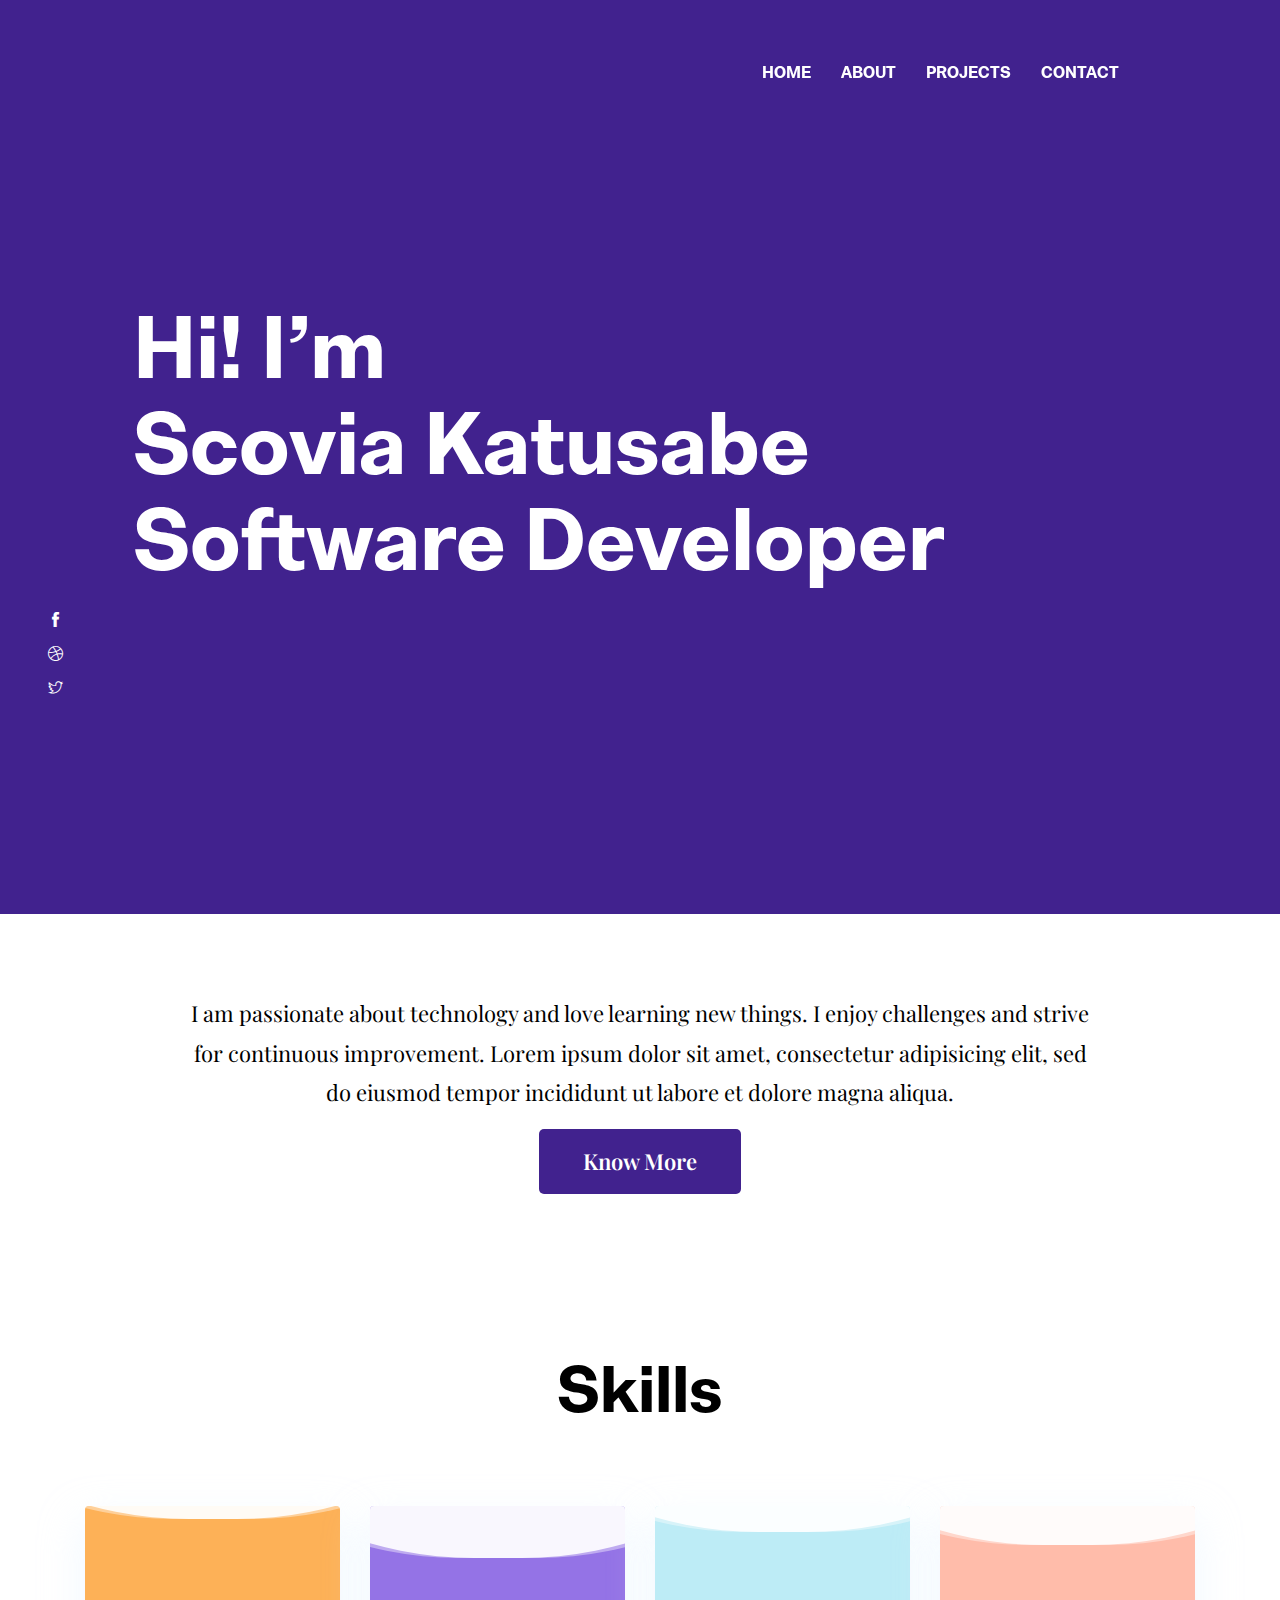
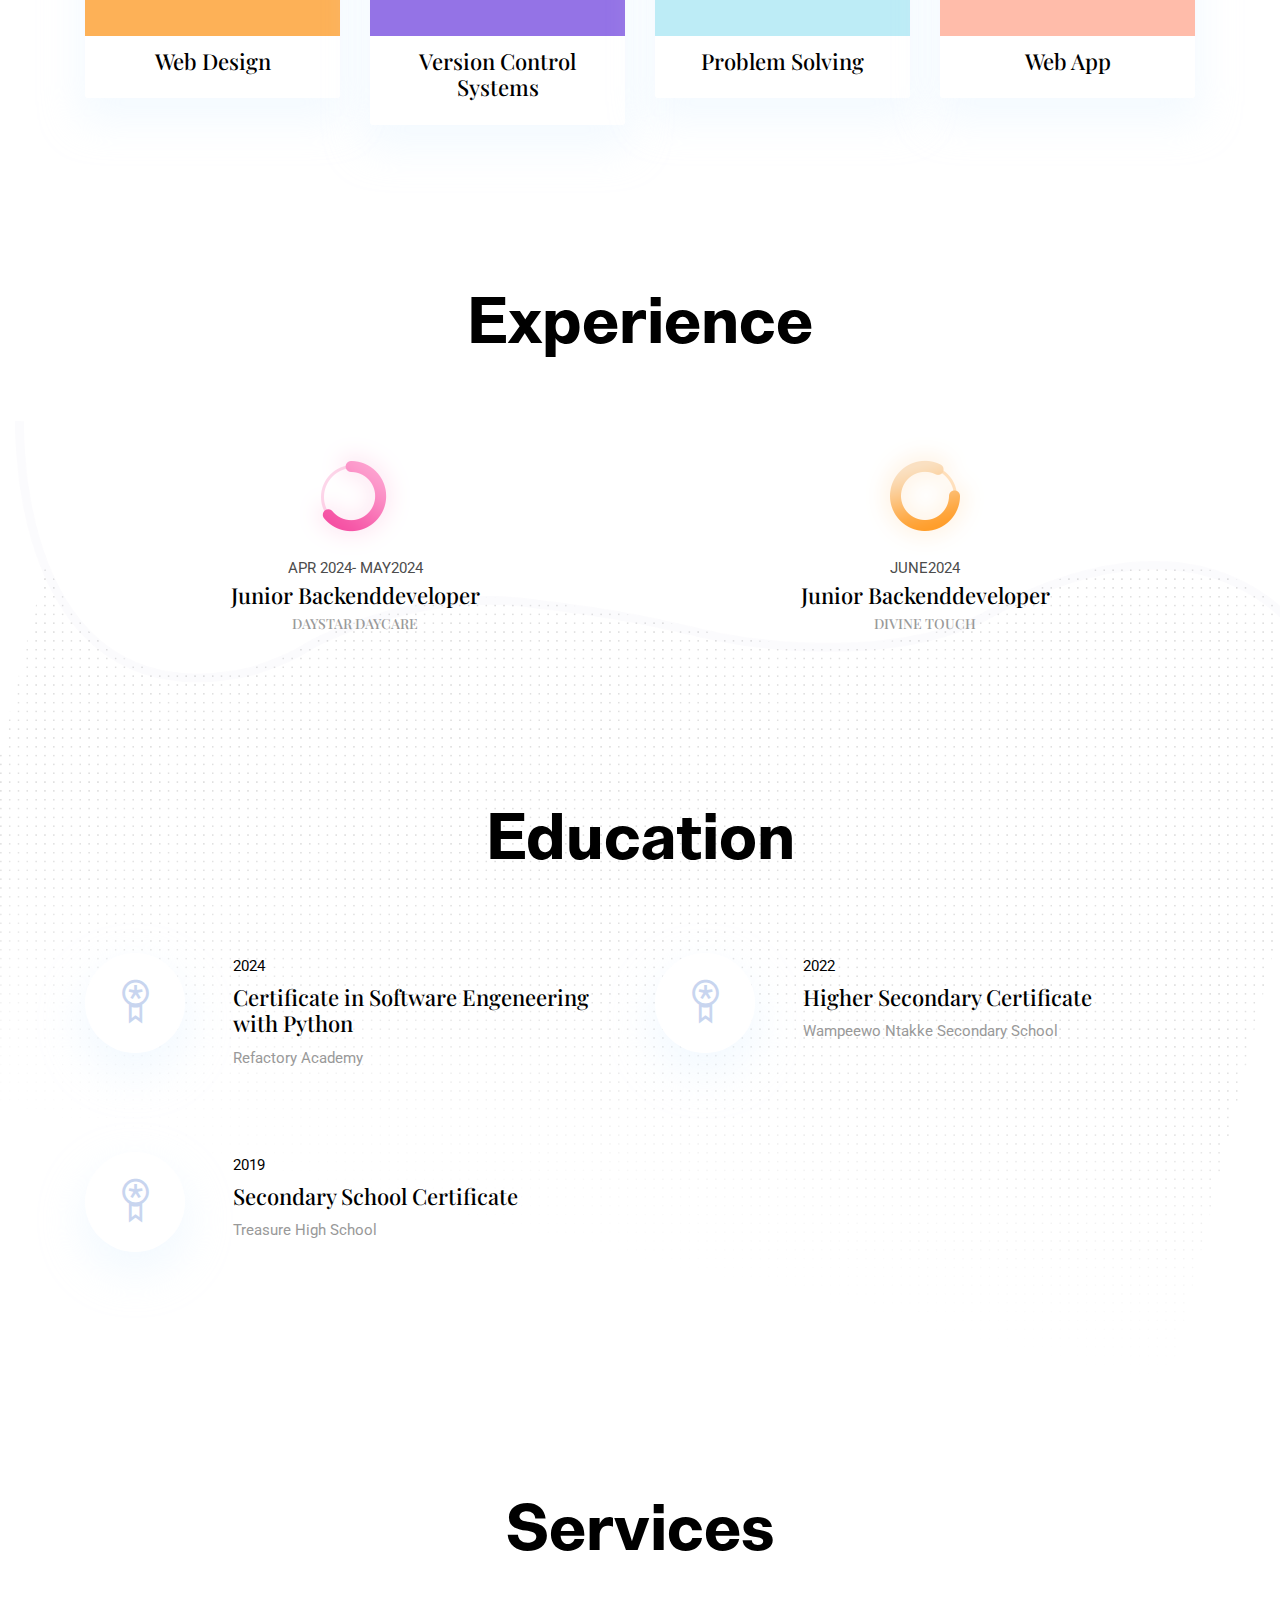
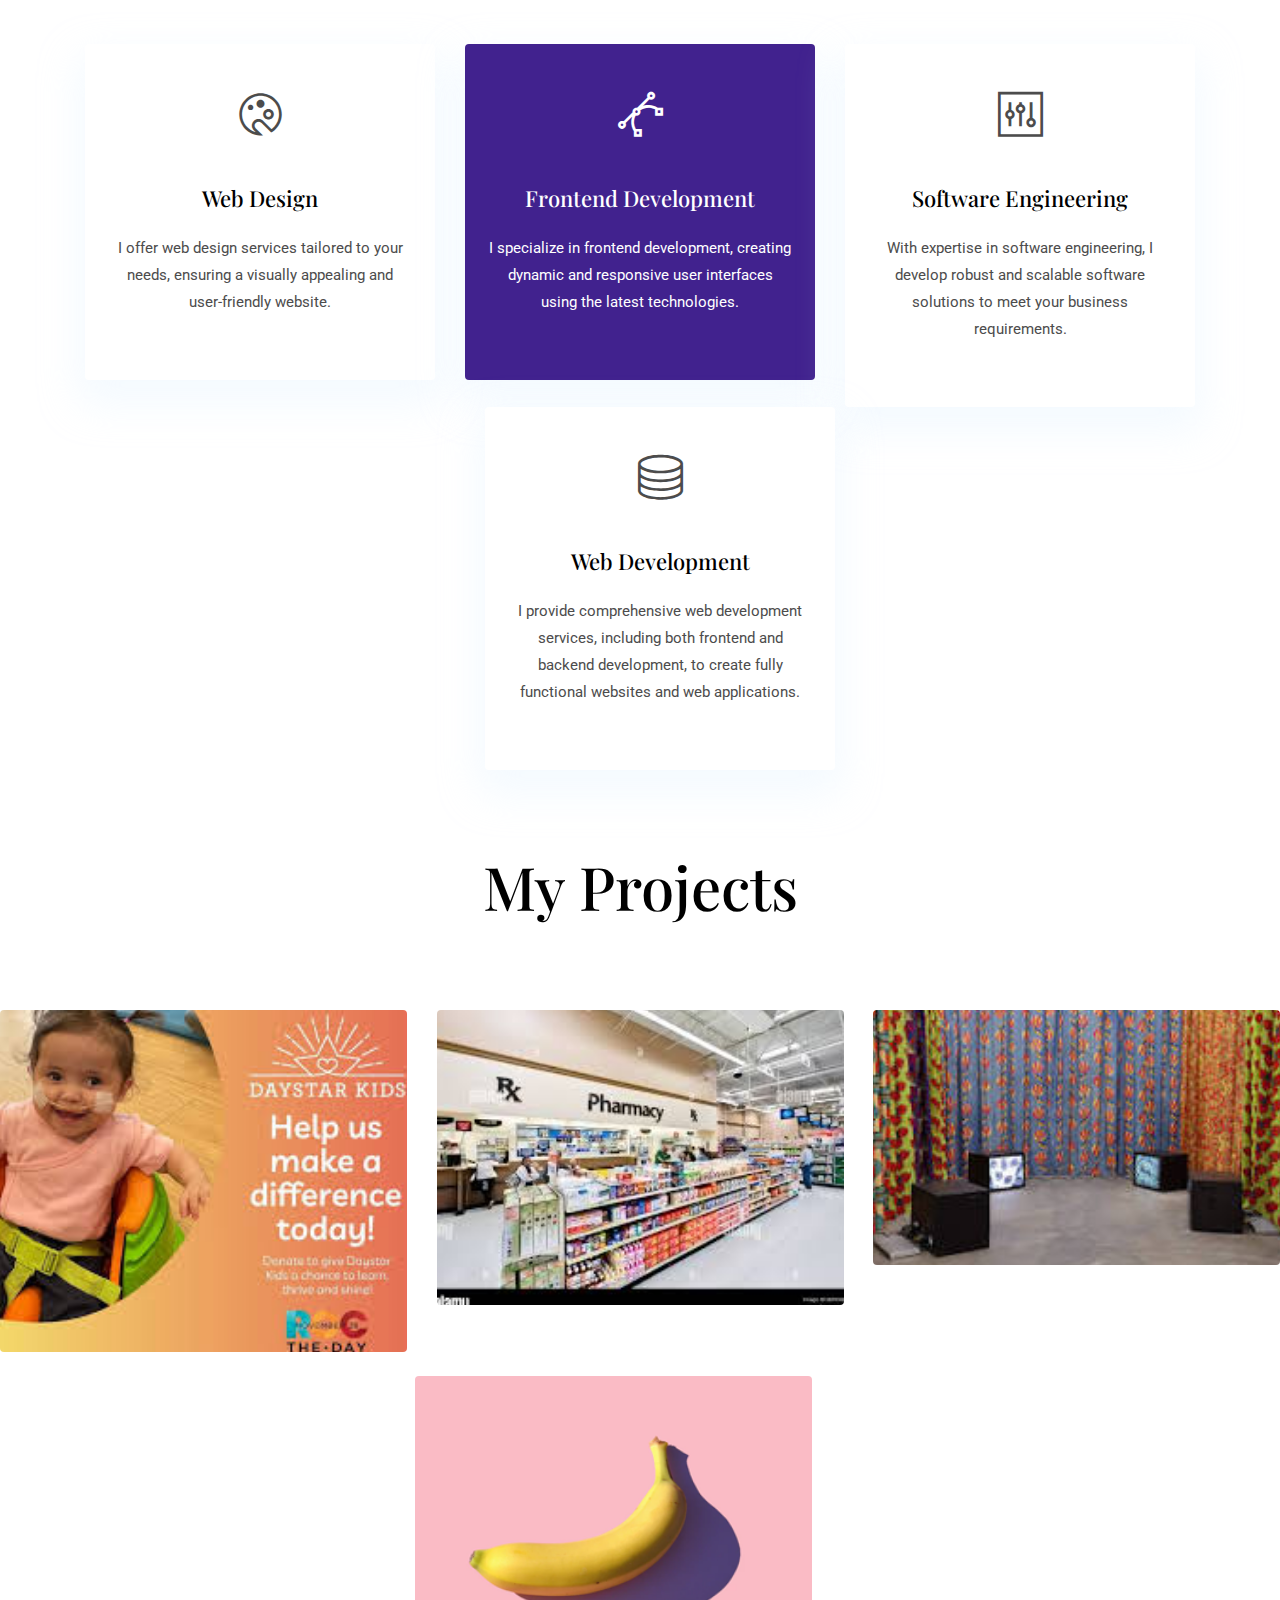
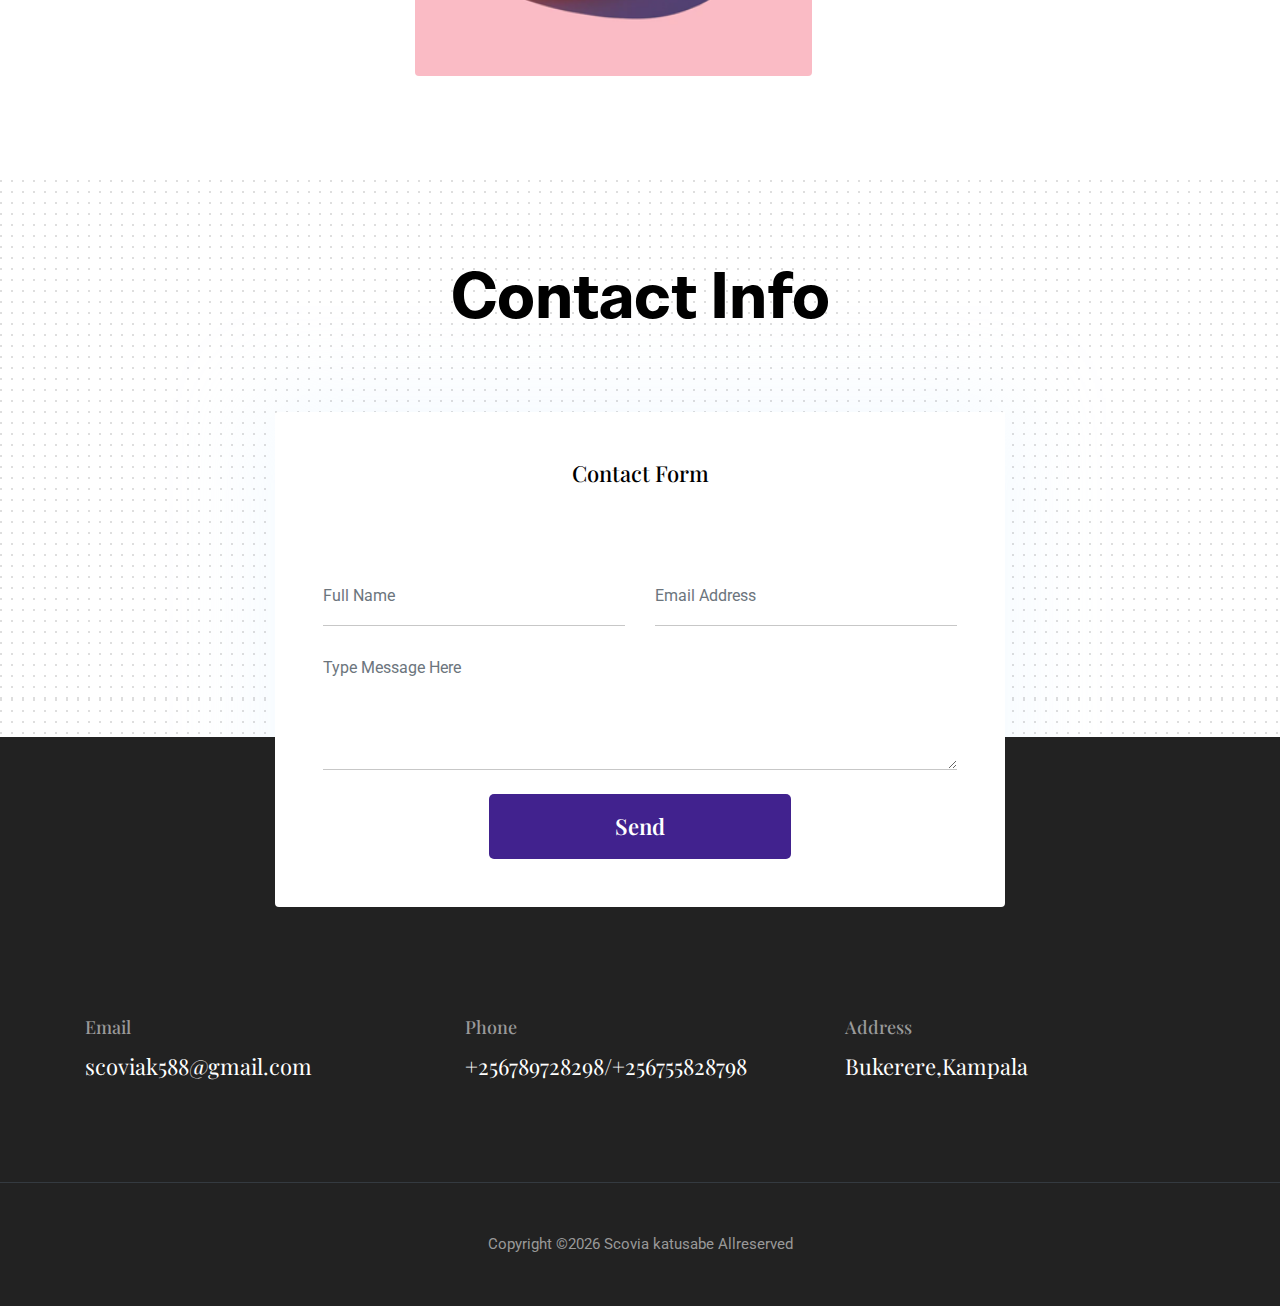
==== index.html @ 8a606766 "added all changes" ====
<!DOCTYPE html>
<html lang="zxx">

<head>
  <meta charset="utf-8">
  <title>Portfolio Template</title>

  <!-- mobile responsive meta -->
  <meta name="viewport" content="width=device-width, initial-scale=1">
  <meta name="viewport" content="width=device-width, initial-scale=1, maximum-scale=1">
  
  <!-- ** Plugins Needed for the Project ** -->
  <!-- Bootstrap -->
  <link rel="stylesheet" href="plugins/bootstrap/bootstrap.min.css">
  <!-- slick slider -->
  <link rel="stylesheet" href="plugins/slick/slick.css">
  <!-- themefy-icon -->
  <link rel="stylesheet" href="plugins/themify-icons/themify-icons.css">

  <!-- Main Stylesheet -->
  <link href="css/style.css" rel="stylesheet">
  
  <!--Favicon-->
  <link rel="shortcut icon" href="images/favicon.ico" type="image/x-icon">
  <link rel="icon" href="images/favicon.ico" type="image/x-icon">

</head>

<body>
  

<header class="navigation fixed-top">
  <nav class="navbar navbar-expand-lg navbar-dark">
    <a class="navbar-brand font-tertiary h3" href="index.html"></a>
    <button class="navbar-toggler" type="button" data-toggle="collapse" data-target="#navigation"
      aria-controls="navigation" aria-expanded="false" aria-label="Toggle navigation">
      <span class="navbar-toggler-icon"></span>
    </button>

    <div class="collapse navbar-collapse text-center" id="navigation">
      <ul  class="navbar-nav ml-auto">
        <li class="nav-item active">
          <a class="nav-link" href="index.html">Home</a>
        </li>
        <li class="nav-item">
          <a class="nav-link" href="about.html">about</a>
        </li>
      
        <li class="nav-item">
          <a class="nav-link" href="portfolio.html">Projects</a>
        </li>
        <li class="nav-item">
          <a class="nav-link" href="contact.html">Contact</a>
        </li>
      </ul>
    </div>
  </nav>
</header>

<!-- hero area -->
<section class="hero-area bg-primary" id="parallax">
  <div class="container">
    <div class="row">
      <div class="col-lg-11 mx-auto">
        <h1 class="text-white font-tertiary">Hi! I’m <br> Scovia Katusabe  <br>  Software Developer</h1>
      </div>
    </div>
  </div>
  
  
  
  

  
  
  <!-- social icon -->
  <ul class="list-unstyled ml-5 mt-3 position-relative zindex-1">
    <li class="mb-3"><a class="text-white" href="https://www.facebook.com/"><i class="ti-facebook"></i></a></li>
    <li class="mb-3"><a class="text-white" href="https://www.linkedin.com/feed/"><i class="ti-inlinked"></i></a></li>
    <li class="mb-3"><a class="text-white" href="#"><i class="ti-dribbble"></i></a></li>
    <li class="mb-3"><a class="text-white" href="https://x.com/home"><i class="ti-twitter"></i></a></li>
  </ul>
  <!-- /social icon -->
</section>
<!-- /hero area -->

<!-- about -->
<section class="section">
  <div class="container">
    <div class="row">
      <div class="col-lg-10 mx-auto text-center">
        <p class="font-secondary paragraph-lg text-dark">I am passionate about technology and love learning new things. I enjoy challenges and strive for continuous improvement. Lorem ipsum dolor sit amet, consectetur adipisicing elit, sed do eiusmod tempor incididunt ut labore et dolore magna aliqua.</p>
        <a href="about.html" class="btn btn-primary">Know More</a>
      </div>
    </div>
  </div>
</section>

<!-- /about -->

<!-- skills -->
<section class="section">
  <div class="container">
    <div class="row">
      <div class="col-lg-12 text-center">
        <h2 class="section-title">Skills</h2>
      </div>
      <div class="col-lg-3 col-sm-6 mb-4 mb-lg-0">
        <div class="card shadow text-center">
          <div class="position-relative rounded-top progress-wrapper" data-color="#fdb157">
            <div class="wave" data-progress="90%"></div>
          </div>
          <div class="card-footer bg-white">
            <h4 class="card-title">Web Design </h4>
          </div>
        </div>
      </div>
      <div class="col-lg-3 col-sm-6 mb-4 mb-lg-0">
        <div class="card shadow text-center">
          <div class="position-relative rounded-top progress-wrapper" data-color="#9473e6">
            <div class="wave" data-progress="60%"></div>
          </div>
          <div class="card-footer bg-white">
            <h4 class="card-title">Version Control Systems</h4>
          </div>
        </div>
      </div>
      <div class="col-lg-3 col-sm-6 mb-4 mb-lg-0">
        <div class="card shadow text-center">
          <div class="position-relative rounded-top progress-wrapper" data-color="#bdecf6">
            <div class="wave" data-progress="80%"><h4></div>
          </div>
          <div class="card-footer bg-white">
            <h4 class="card-title">Problem Solving</h4>
          </div>
        </div>
      </div>
      <div class="col-lg-3 col-sm-6 mb-4 mb-lg-0">
        <div class="card shadow text-center">
          <div class="position-relative rounded-top progress-wrapper" data-color="#ffbcaa">
            <div class="wave" data-progress="70%"></div>
          </div>
          <div class="card-footer bg-white">
            <h4 class="card-title">Web App </h4>
          </div>
        </div>
      </div>
    </div>
  </div>
</section>
<!-- /skills -->

<!-- experience -->
<section class="section">
  <div class="container">
    <div class="row justify-content-around">
      <div class="col-lg-12 text-center">
        <h2 class="section-title">Experience</h2>
      </div>
      <div class="col-lg-3 col-md-4 text-center">
        <img src="images/experience/icon-1.png" alt="icon">
        <p class="mb-0">APR 2024- MAY2024</p>
        <h4>Junior Backenddeveloper</h4>
        <h6 class="text-light">DAYSTAR DAYCARE</h6>
      </div>
      <div class="col-lg-3 col-md-4 text-center">
        <img src="images/experience/icon-2.png" alt="icon">
        <p class="mb-0"> JUNE2024</p>
        <h4>Junior Backenddeveloper</h4>
        <h6 class="text-light">DIVINE TOUCH</h6>
      </div>
    
</section>
<!-- ./experience -->

<!-- education -->
<section class="section position-relative">
  <div class="container">
    <div class="row">
      <div class="col-lg-12 text-center">
        <h2 class="section-title">Education</h2>
      </div>
      <!-- <div class="col-lg-6 col-md-6 mb-80">
        <div class="d-flex">
          <div class="mr-lg-5 mr-3">
            <i class="ti-medall icon icon-light icon-bg bg-white shadow rounded-circle d-block"></i>
          </div>
          <div>
            <p class="text-dark mb-1">2006</p>
            <h4>Marters in UX Design</h4>
            <p class="mb-0 text-light">Masassusets Institute of Technology</p>
          </div>
        </div>
      </div> -->
      <div class="col-lg-6 col-md-6 mb-80">
        <div class="d-flex">
          <div class="mr-lg-5 mr-3">
            <i class="ti-medall icon icon-light icon-bg bg-white shadow rounded-circle d-block"></i>
          </div>
          <div>
            <p class="text-dark mb-1">2024</p>
            <h4>Certificate in Software Engeneering with Python</h4>
            <p class="mb-0 text-light">Refactory Academy </p>
          </div>
        </div>
      </div>
      <div class="col-lg-6 col-md-6 mb-80">
        <div class="d-flex">
          <div class="mr-lg-5 mr-3">
            <i class="ti-medall icon icon-light icon-bg bg-white shadow rounded-circle d-block"></i>
          </div>
          <div>
            <p class="text-dark mb-1">2022</p>
            <h4>Higher Secondary Certificate</h4>
            <p class="mb-0 text-light">Wampeewo Ntakke Secondary School</p>
          </div>
        </div>
      </div>
      <div class="col-lg-6 col-md-6 mb-80">
        <div class="d-flex">
          <div class="mr-lg-5 mr-3">
            <i class="ti-medall icon icon-light icon-bg bg-white shadow rounded-circle d-block"></i>
          </div>
          <div>
            <p class="text-dark mb-1">2019</p>
            <h4>Secondary School Certificate</h4>
            <p class="mb-0 text-light">Treasure High School </p>
          </div>
        </div>
      </div>
    </div>
  </div>
  <!-- bg image -->
  <img class="img-fluid edu-bg-image w-100" src="images/backgrounds/education-bg.png" alt="bg-image">
</section>
<!-- /education -->

<!-- services -->
<!-- services -->
<section class="section">
  <div class="container">
    <div class="row">
      <div class="col-12 text-center">
        <h2 class="section-title">Services</h2>
      </div>
      <div class="col-md-4 mb-4 mb-md-0">
        <div class="card hover-shadow shadow">
          <div class="card-body text-center px-4 py-5">
            <i class="ti-palette icon mb-5 d-inline-block"></i>
            <h4 class="mb-4">Web Design</h4>
            <p>I offer web design services tailored to your needs, ensuring a visually appealing and user-friendly website.</p>
          </div>
        </div>
      </div>
      <div class="col-md-4 mb-4 mb-md-0">
        <div class="card active-bg-primary hover-shadow shadow">
          <div class="card-body text-center px-4 py-5">
            <i class="ti-vector icon mb-5 d-inline-block"></i>
            <h4 class="mb-4">Frontend Development</h4>
            <p>I specialize in frontend development, creating dynamic and responsive user interfaces using the latest technologies.</p>
          </div>
        </div>
      </div>
      <div class="col-md-4 mb-4 mb-md-0">
        <div class="card hover-shadow shadow">
          <div class="card-body text-center px-4 py-5">
            <i class="ti-panel icon mb-5 d-inline-block"></i>
            <h4 class="mb-4">Software Engineering</h4>
            <p>With expertise in software engineering, I develop robust and scalable software solutions to meet your business requirements.</p>
          </div>
        </div>
      </div>
      <div class="col-md-4 mb-4 mb-md-0" style="margin-left: 400px;">
        <div class="card hover-shadow shadow">
          <div class="card-body text-center px-4 py-5">
            <i class="ti-server icon mb-5 d-inline-block"></i>
            <h4 class="mb-4">Web Development</h4>
            <p>I provide comprehensive web development services, including both frontend and backend development, to create fully functional websites and web applications.</p>
          </div>
        </div>
      </div>
    </div>
  </div>
</section>

<h2 style="text-align: center;">My Projects</h2>
<section class="section">
  <!-- <div class="container">
    <div class="row mb-5">
      <div class="col-12">
        <div class="btn-group btn-group-toggle justify-content-center d-flex" data-toggle="buttons">
          <label class="btn btn-sm btn-primary active">
            <input type="radio" name="shuffle-filter" value="all" checked="checked" />All
          </label>
          <label class="btn btn-sm btn-primary">
            <input type="radio" name="shuffle-filter" value="design" />UI/UX Design
          </label>
          <label class="btn btn-sm btn-primary">
            <input type="radio" name="shuffle-filter" value="branding" />BRANDING
          </label>
          <label class="btn btn-sm btn-primary">
            <input type="radio" name="shuffle-filter" value="illustration" />ILLUSTRATION
          </label> -->
        </div>
      </div>
    </div>
    <div class="row shuffle-wrapper">
      <div class="col-lg-4 col-6 mb-4 shuffle-item" data-groups="[&quot;design&quot;,&quot;illustration&quot;]">
        <div class="position-relative rounded hover-wrapper">
          <img src="images/daycareimage.jpeg" alt="portfolio-image" class="img-fluid rounded w-100 d-block">
          <div class="hover-overlay">
            <div class="hover-content" >
               <p style="color:white; font-weight:bolder;">The Daystar Daycare Management System is a comprehensive application developed using Django. This system streamlines the process of managing daycare records, ensuring secure and efficient handling of children's information, attendance, billing, and communication with parents. 

               </p>
                
              <p></p>
            </div>
          </div>
        </div>
      </div>
      <div class="col-lg-4 col-6 mb-4 shuffle-item" data-groups="[&quot;branding&quot;]">
        <div class="position-relative rounded hover-wrapper">
          <img src="images/pharmacyimage.jpeg" alt="portfolio-image" class="img-fluid rounded w-100 d-block">
          <div class="hover-overlay">
            <div class="hover-content">
              <p style="color:white; font-weight:bolder;">Pharmacy Management System:
                A comprehensive system for managing pharmacy sales and expenses, featuring inventory tracking, sales reporting, and customer management developed using Django and designed using bootstrap and some Javscripts. 

              </p>
            </div>
          </div>
        </div>
      </div>
      <div class="col-lg-4 col-6 mb-4 shuffle-item" data-groups="[&quot;illustration&quot;]">
        <div class="position-relative rounded hover-wrapper">
          <img src="images/curtain.jpeg" alt="portfolio-image" class="img-fluid rounded w-100 d-block">
          <div class="hover-overlay">
            <div class="hover-content">
              <p style="color:white; font-weight:bolder;">Curtains Website:
                An elegant website showcasing a range of curtains with detailed product descriptions and high-quality images, integrating e-commerce functionalities developed using wordpress
                </p>
                
            </div>
          </div>
        </div>
      </div>
      <!-- <div class="col-lg-4 col-6 mb-4 shuffle-item" data-groups="[&quot;design&quot;,&quot;branding&quot;]">
        <div class="position-relative rounded hover-wrapper">
          <img src="images/portfolio/item-6.png" alt="portfolio-image" class="img-fluid rounded w-100 d-block">
          <div class="hover-overlay">
            <div class="hover-content">
            
            </div>
          </div>
        </div> -->
      </div> 
      <div class="col-lg-4 col-6 mb-4 shuffle-item" data-groups="[&quot;illustration&quot;]" style="margin-left:400px;">
        <div class="position-relative rounded hover-wrapper">
          <img src="images/portfolio/item-8.png" alt="portfolio-image" class="img-fluid rounded w-100 d-block">
          <div class="hover-overlay">
            <div class="hover-content">
              <a class="btn btn-light btn-sm" href="https://katusabescovia.github.io/bootstrap/">view project</a>
            </div>
          </div>
        </div>
      </div>
      
</section>
<!-- /portfolio -->






<section class="section section-on-footer" data-background="images/backgrounds/bg-dots.png">
  <div class="container">
    <div class="row">
      <div class="col-12 text-center">
        <h2 class="section-title">Contact Info</h2>
      </div>
      <div class="col-lg-8 mx-auto">
        <div class="bg-white rounded text-center p-5 shadow-down">
          <h4 class="mb-80">Contact Form</h4>
          <form action="https://formspree.io/f/mjvndnvr" method="POST" class="row">
            <div class="col-md-6">
              <input type="text" id="name" name="name" placeholder="Full Name" class="form-control px-0 mb-4">
            </div>
            <div class="col-md-6">
              <input type="email" id="email" name="email" placeholder="Email Address" class="form-control px-0 mb-4">
            </div>
            <div class="col-12">
              <textarea name="message" id="message" class="form-control px-0 mb-4"
                placeholder="Type Message Here"></textarea>
            </div>
            <div class="col-lg-6 col-10 mx-auto">
              <button class="btn btn-primary w-100">send</button>
            </div>
          </form>
        </div>
      </div>
    </div>
  </div>
</section>
<!-- /contact -->

<!-- footer -->
<footer class="bg-dark footer-section">
  <div class="section">
    <div class="container">
      <div class="row">
        <div class="col-md-4">
          <h5 class="text-light">Email</h5>
          <p class="text-white paragraph-lg font-secondary">scoviak588@gmail.com</p>
        </div>
        <div class="col-md-4">
          <h5 class="text-light">Phone</h5>
          <p class="text-white paragraph-lg font-secondary">+256789728298/+256755828798</p>
        </div>
        <div class="col-md-4">
          <h5 class="text-light">Address</h5>
          <p class="text-white paragraph-lg font-secondary">Bukerere,Kampala</p>
        </div>
      </div>
    </div>
  </div>
  <div class="border-top text-center border-dark py-5">
    <p class="mb-0 text-light">Copyright ©<script>
        var CurrentYear = new Date().getFullYear()
        document.write(CurrentYear)
      </script> Scovia katusabe Allreserved</p>
  </div>
</footer>

<!-- jQuery -->
<script src="plugins/jQuery/jquery.min.js"></script>
<!-- Bootstrap JS -->
<script src="plugins/bootstrap/bootstrap.min.js"></script>
<!-- slick slider -->
<script src="plugins/slick/slick.min.js"></script>
<!-- filter -->
<script src="plugins/shuffle/shuffle.min.js"></script>

<!-- Main Script -->
<script src="js/script.js"></script>

</body>
</html>
---- plugins/themify-icons/themify-icons.css ----
@font-face{font-family:themify;src:url(fonts/themify.eot?-fvbane);src:url(fonts/themify.eot?#iefix-fvbane) format('embedded-opentype'),url(fonts/themify.woff?-fvbane) format('woff'),url(fonts/themify.ttf?-fvbane) format('truetype'),url(fonts/themify.svg?-fvbane#themify) format('svg');font-weight:400;font-style:normal}[class*=" ti-"],[class^=ti-]{font-family:themify;speak:none;font-style:normal;font-weight:400;font-variant:normal;text-transform:none;line-height:1;-webkit-font-smoothing:antialiased;-moz-osx-font-smoothing:grayscale}.ti-wand:before{content:"\e600"}.ti-volume:before{content:"\e601"}.ti-user:before{content:"\e602"}.ti-unlock:before{content:"\e603"}.ti-unlink:before{content:"\e604"}.ti-trash:before{content:"\e605"}.ti-thought:before{content:"\e606"}.ti-target:before{content:"\e607"}.ti-tag:before{content:"\e608"}.ti-tablet:before{content:"\e609"}.ti-star:before{content:"\e60a"}.ti-spray:before{content:"\e60b"}.ti-signal:before{content:"\e60c"}.ti-shopping-cart:before{content:"\e60d"}.ti-shopping-cart-full:before{content:"\e60e"}.ti-settings:before{content:"\e60f"}.ti-search:before{content:"\e610"}.ti-zoom-in:before{content:"\e611"}.ti-zoom-out:before{content:"\e612"}.ti-cut:before{content:"\e613"}.ti-ruler:before{content:"\e614"}.ti-ruler-pencil:before{content:"\e615"}.ti-ruler-alt:before{content:"\e616"}.ti-bookmark:before{content:"\e617"}.ti-bookmark-alt:before{content:"\e618"}.ti-reload:before{content:"\e619"}.ti-plus:before{content:"\e61a"}.ti-pin:before{content:"\e61b"}.ti-pencil:before{content:"\e61c"}.ti-pencil-alt:before{content:"\e61d"}.ti-paint-roller:before{content:"\e61e"}.ti-paint-bucket:before{content:"\e61f"}.ti-na:before{content:"\e620"}.ti-mobile:before{content:"\e621"}.ti-minus:before{content:"\e622"}.ti-medall:before{content:"\e623"}.ti-medall-alt:before{content:"\e624"}.ti-marker:before{content:"\e625"}.ti-marker-alt:before{content:"\e626"}.ti-arrow-up:before{content:"\e627"}.ti-arrow-right:before{content:"\e628"}.ti-arrow-left:before{content:"\e629"}.ti-arrow-down:before{content:"\e62a"}.ti-lock:before{content:"\e62b"}.ti-location-arrow:before{content:"\e62c"}.ti-link:before{content:"\e62d"}.ti-layout:before{content:"\e62e"}.ti-layers:before{content:"\e62f"}.ti-layers-alt:before{content:"\e630"}.ti-key:before{content:"\e631"}.ti-import:before{content:"\e632"}.ti-image:before{content:"\e633"}.ti-heart:before{content:"\e634"}.ti-heart-broken:before{content:"\e635"}.ti-hand-stop:before{content:"\e636"}.ti-hand-open:before{content:"\e637"}.ti-hand-drag:before{content:"\e638"}.ti-folder:before{content:"\e639"}.ti-flag:before{content:"\e63a"}.ti-flag-alt:before{content:"\e63b"}.ti-flag-alt-2:before{content:"\e63c"}.ti-eye:before{content:"\e63d"}.ti-export:before{content:"\e63e"}.ti-exchange-vertical:before{content:"\e63f"}.ti-desktop:before{content:"\e640"}.ti-cup:before{content:"\e641"}.ti-crown:before{content:"\e642"}.ti-comments:before{content:"\e643"}.ti-comment:before{content:"\e644"}.ti-comment-alt:before{content:"\e645"}.ti-close:before{content:"\e646"}.ti-clip:before{content:"\e647"}.ti-angle-up:before{content:"\e648"}.ti-angle-right:before{content:"\e649"}.ti-angle-left:before{content:"\e64a"}.ti-angle-down:before{content:"\e64b"}.ti-check:before{content:"\e64c"}.ti-check-box:before{content:"\e64d"}.ti-camera:before{content:"\e64e"}.ti-announcement:before{content:"\e64f"}.ti-brush:before{content:"\e650"}.ti-briefcase:before{content:"\e651"}.ti-bolt:before{content:"\e652"}.ti-bolt-alt:before{content:"\e653"}.ti-blackboard:before{content:"\e654"}.ti-bag:before{content:"\e655"}.ti-move:before{content:"\e656"}.ti-arrows-vertical:before{content:"\e657"}.ti-arrows-horizontal:before{content:"\e658"}.ti-fullscreen:before{content:"\e659"}.ti-arrow-top-right:before{content:"\e65a"}.ti-arrow-top-left:before{content:"\e65b"}.ti-arrow-circle-up:before{content:"\e65c"}.ti-arrow-circle-right:before{content:"\e65d"}.ti-arrow-circle-left:before{content:"\e65e"}.ti-arrow-circle-down:before{content:"\e65f"}.ti-angle-double-up:before{content:"\e660"}.ti-angle-double-right:before{content:"\e661"}.ti-angle-double-left:before{content:"\e662"}.ti-angle-double-down:before{content:"\e663"}.ti-zip:before{content:"\e664"}.ti-world:before{content:"\e665"}.ti-wheelchair:before{content:"\e666"}.ti-view-list:before{content:"\e667"}.ti-view-list-alt:before{content:"\e668"}.ti-view-grid:before{content:"\e669"}.ti-uppercase:before{content:"\e66a"}.ti-upload:before{content:"\e66b"}.ti-underline:before{content:"\e66c"}.ti-truck:before{content:"\e66d"}.ti-timer:before{content:"\e66e"}.ti-ticket:before{content:"\e66f"}.ti-thumb-up:before{content:"\e670"}.ti-thumb-down:before{content:"\e671"}.ti-text:before{content:"\e672"}.ti-stats-up:before{content:"\e673"}.ti-stats-down:before{content:"\e674"}.ti-split-v:before{content:"\e675"}.ti-split-h:before{content:"\e676"}.ti-smallcap:before{content:"\e677"}.ti-shine:before{content:"\e678"}.ti-shift-right:before{content:"\e679"}.ti-shift-left:before{content:"\e67a"}.ti-shield:before{content:"\e67b"}.ti-notepad:before{content:"\e67c"}.ti-server:before{content:"\e67d"}.ti-quote-right:before{content:"\e67e"}.ti-quote-left:before{content:"\e67f"}.ti-pulse:before{content:"\e680"}.ti-printer:before{content:"\e681"}.ti-power-off:before{content:"\e682"}.ti-plug:before{content:"\e683"}.ti-pie-chart:before{content:"\e684"}.ti-paragraph:before{content:"\e685"}.ti-panel:before{content:"\e686"}.ti-package:before{content:"\e687"}.ti-music:before{content:"\e688"}.ti-music-alt:before{content:"\e689"}.ti-mouse:before{content:"\e68a"}.ti-mouse-alt:before{content:"\e68b"}.ti-money:before{content:"\e68c"}.ti-microphone:before{content:"\e68d"}.ti-menu:before{content:"\e68e"}.ti-menu-alt:before{content:"\e68f"}.ti-map:before{content:"\e690"}.ti-map-alt:before{content:"\e691"}.ti-loop:before{content:"\e692"}.ti-location-pin:before{content:"\e693"}.ti-list:before{content:"\e694"}.ti-light-bulb:before{content:"\e695"}.ti-Italic:before{content:"\e696"}.ti-info:before{content:"\e697"}.ti-infinite:before{content:"\e698"}.ti-id-badge:before{content:"\e699"}.ti-hummer:before{content:"\e69a"}.ti-home:before{content:"\e69b"}.ti-help:before{content:"\e69c"}.ti-headphone:before{content:"\e69d"}.ti-harddrives:before{content:"\e69e"}.ti-harddrive:before{content:"\e69f"}.ti-gift:before{content:"\e6a0"}.ti-game:before{content:"\e6a1"}.ti-filter:before{content:"\e6a2"}.ti-files:before{content:"\e6a3"}.ti-file:before{content:"\e6a4"}.ti-eraser:before{content:"\e6a5"}.ti-envelope:before{content:"\e6a6"}.ti-download:before{content:"\e6a7"}.ti-direction:before{content:"\e6a8"}.ti-direction-alt:before{content:"\e6a9"}.ti-dashboard:before{content:"\e6aa"}.ti-control-stop:before{content:"\e6ab"}.ti-control-shuffle:before{content:"\e6ac"}.ti-control-play:before{content:"\e6ad"}.ti-control-pause:before{content:"\e6ae"}.ti-control-forward:before{content:"\e6af"}.ti-control-backward:before{content:"\e6b0"}.ti-cloud:before{content:"\e6b1"}.ti-cloud-up:before{content:"\e6b2"}.ti-cloud-down:before{content:"\e6b3"}.ti-clipboard:before{content:"\e6b4"}.ti-car:before{content:"\e6b5"}.ti-calendar:before{content:"\e6b6"}.ti-book:before{content:"\e6b7"}.ti-bell:before{content:"\e6b8"}.ti-basketball:before{content:"\e6b9"}.ti-bar-chart:before{content:"\e6ba"}.ti-bar-chart-alt:before{content:"\e6bb"}.ti-back-right:before{content:"\e6bc"}.ti-back-left:before{content:"\e6bd"}.ti-arrows-corner:before{content:"\e6be"}.ti-archive:before{content:"\e6bf"}.ti-anchor:before{content:"\e6c0"}.ti-align-right:before{content:"\e6c1"}.ti-align-left:before{content:"\e6c2"}.ti-align-justify:before{content:"\e6c3"}.ti-align-center:before{content:"\e6c4"}.ti-alert:before{content:"\e6c5"}.ti-alarm-clock:before{content:"\e6c6"}.ti-agenda:before{content:"\e6c7"}.ti-write:before{content:"\e6c8"}.ti-window:before{content:"\e6c9"}.ti-widgetized:before{content:"\e6ca"}.ti-widget:before{content:"\e6cb"}.ti-widget-alt:before{content:"\e6cc"}.ti-wallet:before{content:"\e6cd"}.ti-video-clapper:before{content:"\e6ce"}.ti-video-camera:before{content:"\e6cf"}.ti-vector:before{content:"\e6d0"}.ti-themify-logo:before{content:"\e6d1"}.ti-themify-favicon:before{content:"\e6d2"}.ti-themify-favicon-alt:before{content:"\e6d3"}.ti-support:before{content:"\e6d4"}.ti-stamp:before{content:"\e6d5"}.ti-split-v-alt:before{content:"\e6d6"}.ti-slice:before{content:"\e6d7"}.ti-shortcode:before{content:"\e6d8"}.ti-shift-right-alt:before{content:"\e6d9"}.ti-shift-left-alt:before{content:"\e6da"}.ti-ruler-alt-2:before{content:"\e6db"}.ti-receipt:before{content:"\e6dc"}.ti-pin2:before{content:"\e6dd"}.ti-pin-alt:before{content:"\e6de"}.ti-pencil-alt2:before{content:"\e6df"}.ti-palette:before{content:"\e6e0"}.ti-more:before{content:"\e6e1"}.ti-more-alt:before{content:"\e6e2"}.ti-microphone-alt:before{content:"\e6e3"}.ti-magnet:before{content:"\e6e4"}.ti-line-double:before{content:"\e6e5"}.ti-line-dotted:before{content:"\e6e6"}.ti-line-dashed:before{content:"\e6e7"}.ti-layout-width-full:before{content:"\e6e8"}.ti-layout-width-default:before{content:"\e6e9"}.ti-layout-width-default-alt:before{content:"\e6ea"}.ti-layout-tab:before{content:"\e6eb"}.ti-layout-tab-window:before{content:"\e6ec"}.ti-layout-tab-v:before{content:"\e6ed"}.ti-layout-tab-min:before{content:"\e6ee"}.ti-layout-slider:before{content:"\e6ef"}.ti-layout-slider-alt:before{content:"\e6f0"}.ti-layout-sidebar-right:before{content:"\e6f1"}.ti-layout-sidebar-none:before{content:"\e6f2"}.ti-layout-sidebar-left:before{content:"\e6f3"}.ti-layout-placeholder:before{content:"\e6f4"}.ti-layout-menu:before{content:"\e6f5"}.ti-layout-menu-v:before{content:"\e6f6"}.ti-layout-menu-separated:before{content:"\e6f7"}.ti-layout-menu-full:before{content:"\e6f8"}.ti-layout-media-right-alt:before{content:"\e6f9"}.ti-layout-media-right:before{content:"\e6fa"}.ti-layout-media-overlay:before{content:"\e6fb"}.ti-layout-media-overlay-alt:before{content:"\e6fc"}.ti-layout-media-overlay-alt-2:before{content:"\e6fd"}.ti-layout-media-left-alt:before{content:"\e6fe"}.ti-layout-media-left:before{content:"\e6ff"}.ti-layout-media-center-alt:before{content:"\e700"}.ti-layout-media-center:before{content:"\e701"}.ti-layout-list-thumb:before{content:"\e702"}.ti-layout-list-thumb-alt:before{content:"\e703"}.ti-layout-list-post:before{content:"\e704"}.ti-layout-list-large-image:before{content:"\e705"}.ti-layout-line-solid:before{content:"\e706"}.ti-layout-grid4:before{content:"\e707"}.ti-layout-grid3:before{content:"\e708"}.ti-layout-grid2:before{content:"\e709"}.ti-layout-grid2-thumb:before{content:"\e70a"}.ti-layout-cta-right:before{content:"\e70b"}.ti-layout-cta-left:before{content:"\e70c"}.ti-layout-cta-center:before{content:"\e70d"}.ti-layout-cta-btn-right:before{content:"\e70e"}.ti-layout-cta-btn-left:before{content:"\e70f"}.ti-layout-column4:before{content:"\e710"}.ti-layout-column3:before{content:"\e711"}.ti-layout-column2:before{content:"\e712"}.ti-layout-accordion-separated:before{content:"\e713"}.ti-layout-accordion-merged:before{content:"\e714"}.ti-layout-accordion-list:before{content:"\e715"}.ti-ink-pen:before{content:"\e716"}.ti-info-alt:before{content:"\e717"}.ti-help-alt:before{content:"\e718"}.ti-headphone-alt:before{content:"\e719"}.ti-hand-point-up:before{content:"\e71a"}.ti-hand-point-right:before{content:"\e71b"}.ti-hand-point-left:before{content:"\e71c"}.ti-hand-point-down:before{content:"\e71d"}.ti-gallery:before{content:"\e71e"}.ti-face-smile:before{content:"\e71f"}.ti-face-sad:before{content:"\e720"}.ti-credit-card:before{content:"\e721"}.ti-control-skip-forward:before{content:"\e722"}.ti-control-skip-backward:before{content:"\e723"}.ti-control-record:before{content:"\e724"}.ti-control-eject:before{content:"\e725"}.ti-comments-smiley:before{content:"\e726"}.ti-brush-alt:before{content:"\e727"}.ti-youtube:before{content:"\e728"}.ti-vimeo:before{content:"\e729"}.ti-twitter:before{content:"\e72a"}.ti-time:before{content:"\e72b"}.ti-tumblr:before{content:"\e72c"}.ti-skype:before{content:"\e72d"}.ti-share:before{content:"\e72e"}.ti-share-alt:before{content:"\e72f"}.ti-rocket:before{content:"\e730"}.ti-pinterest:before{content:"\e731"}.ti-new-window:before{content:"\e732"}.ti-microsoft:before{content:"\e733"}.ti-list-ol:before{content:"\e734"}.ti-linkedin:before{content:"\e735"}.ti-layout-sidebar-2:before{content:"\e736"}.ti-layout-grid4-alt:before{content:"\e737"}.ti-layout-grid3-alt:before{content:"\e738"}.ti-layout-grid2-alt:before{content:"\e739"}.ti-layout-column4-alt:before{content:"\e73a"}.ti-layout-column3-alt:before{content:"\e73b"}.ti-layout-column2-alt:before{content:"\e73c"}.ti-instagram:before{content:"\e73d"}.ti-google:before{content:"\e73e"}.ti-github:before{content:"\e73f"}.ti-flickr:before{content:"\e740"}.ti-facebook:before{content:"\e741"}.ti-dropbox:before{content:"\e742"}.ti-dribbble:before{content:"\e743"}.ti-apple:before{content:"\e744"}.ti-android:before{content:"\e745"}.ti-save:before{content:"\e746"}.ti-save-alt:before{content:"\e747"}.ti-yahoo:before{content:"\e748"}.ti-wordpress:before{content:"\e749"}.ti-vimeo-alt:before{content:"\e74a"}.ti-twitter-alt:before{content:"\e74b"}.ti-tumblr-alt:before{content:"\e74c"}.ti-trello:before{content:"\e74d"}.ti-stack-overflow:before{content:"\e74e"}.ti-soundcloud:before{content:"\e74f"}.ti-sharethis:before{content:"\e750"}.ti-sharethis-alt:before{content:"\e751"}.ti-reddit:before{content:"\e752"}.ti-pinterest-alt:before{content:"\e753"}.ti-microsoft-alt:before{content:"\e754"}.ti-linux:before{content:"\e755"}.ti-jsfiddle:before{content:"\e756"}.ti-joomla:before{content:"\e757"}.ti-html5:before{content:"\e758"}.ti-flickr-alt:before{content:"\e759"}.ti-email:before{content:"\e75a"}.ti-drupal:before{content:"\e75b"}.ti-dropbox-alt:before{content:"\e75c"}.ti-css3:before{content:"\e75d"}.ti-rss:before{content:"\e75e"}.ti-rss-alt:before{content:"\e75f"}
---- css/style.css ----
/*!------------------------------------------------------------------
[MAIN STYLESHEET]

PROJECT:	Project Name
VERSION:	Versoin Number
-------------------------------------------------------------------*/
/*------------------------------------------------------------------
[TABLE OF CONTENTS]
-------------------------------------------------------------------*/
/*  typography */
@import url("https://fonts.googleapis.com/css?family=Playfair+Display:400,700|Roboto:300,400,500,700");
@font-face {
  font-family: 'BwNistaInt-xBd';
  src: url("../plugins/fonts/BwNistaInt-xBd.woff") format("woff");
  font-style: normal;
  font-display: swap;
}

body {
  line-height: 1.2;
  font-family: "Roboto", sans-serif;
  -webkit-font-smoothing: antialiased;
  font-size: 15px;
  color: #4c4c4c;
}

p, .paragraph {
  font-weight: 400;
  color: #4c4c4c;
  font-size: 15px;
  line-height: 1.8;
  font-family: "Roboto", sans-serif;
}

p-lg, .paragraph-lg {
  font-size: 22px;
}

h1, h2, h3, h4, h5, h6 {
  color: #000;
  font-family: "Playfair Display", serif;
  line-height: 1.2;
}

h1, .h1 {
  font-size: 80px;
}

@media (max-width: 991px) {
  h1, .h1 {
    font-size: 65px;
  }
}

h2, .h2 {
  font-size: 60px;
}

@media (max-width: 991px) {
  h2, .h2 {
    font-size: 50px;
  }
}

h3, .h3 {
  font-size: 40px;
}

h4, .h4 {
  font-size: 22px;
}

h5, .h5 {
  font-size: 18px;
}

h6, .h6 {
  font-size: 14px;
}

/* Button style */
.btn {
  font-size: 22px;
  font-family: "Playfair Display", serif;
  text-transform: capitalize;
  padding: 16px 44px;
  border-radius: 5px;
  font-weight: 600;
  border: 0;
  position: relative;
  z-index: 1;
  transition: .2s ease;
}

.btn:focus {
  outline: 0;
  box-shadow: none !important;
}

.btn:active {
  box-shadow: none;
}

.btn-sm {
  font-size: 15px;
  padding: 10px 30px;
}

.btn-xs {
  padding: 5px 10px;
  font-size: 15px;
}

.btn-primary {
  background: #41228e;
  color: #fff;
}

.btn-primary:active {
  background: #542cb7 !important;
}

.btn-primary:hover {
  background: #542cb7;
}

.btn-primary.focus, .btn-primary.active {
  background: #542cb7 !important;
  box-shadow: none !important;
}

.btn-transparent {
  background: transparent;
  color: #41228e;
  font-weight: bold;
}

.btn-transparent:active, .btn-transparent:hover {
  color: #41228e;
}

body {
  background-color: #fff;
  overflow-x: hidden;
}

::-moz-selection {
  background: #542cb7;
  color: #fff;
}

::selection {
  background: #542cb7;
  color: #fff;
}

/* preloader */
.preloader {
  position: fixed;
  top: 0;
  left: 0;
  right: 0;
  bottom: 0;
  background-color: #fff;
  z-index: 999;
  display: flex;
  align-items: center;
  justify-content: center;
}

ol,
ul {
  list-style-type: none;
  margin: 0px;
}

img {
  vertical-align: middle;
  border: 0;
}

a,
a:hover,
a:focus {
  text-decoration: none;
}

a,
button,
select {
  cursor: pointer;
  transition: .2s ease;
}

a:focus,
button:focus,
select:focus {
  outline: 0;
}

a.text-dark:hover {
  color: #41228e !important;
}

a:hover {
  color: #41228e;
}

.slick-slide {
  outline: 0;
}

.section {
  padding-top: 80px;
  padding-bottom: 80px;
}

.section-title {
  margin-bottom: 80px;
  font-family: "BwNistaInt-xBd";
}

.bg-cover {
  background-size: cover;
  background-position: center center;
  background-repeat: no-repeat;
}

/* overlay */
.overlay {
  position: relative;
}

.overlay::before {
  position: absolute;
  content: '';
  height: 100%;
  width: 100%;
  top: 0;
  left: 0;
  background: #000;
  opacity: .5;
}

.outline-0 {
  outline: 0 !important;
}

.d-unset {
  display: unset !important;
}

.bg-primary {
  background: #41228e !important;
}

.bg-gray {
  background: #eaeaea !important;
}

.text-primary {
  color: #41228e !important;
}

.text-color {
  color: #4c4c4c;
}

.text-dark {
  color: #000 !important;
}

.text-light {
  color: #999999 !important;
}

.mb-10 {
  margin-bottom: 10px !important;
}

.mb-20 {
  margin-bottom: 20px !important;
}

.mb-30 {
  margin-bottom: 30px !important;
}

.mb-40 {
  margin-bottom: 40px !important;
}

.mb-50 {
  margin-bottom: 50px !important;
}

.mb-60 {
  margin-bottom: 60px !important;
}

.mb-70 {
  margin-bottom: 70px !important;
}

.mb-80 {
  margin-bottom: 80px !important;
}

.mb-90 {
  margin-bottom: 90px !important;
}

.mb-100 {
  margin-bottom: 100px !important;
}

.zindex-1 {
  z-index: 1;
}

.rounded-lg {
  border-radius: 15px;
}

.overflow-hidden {
  overflow: hidden;
}

.font-secondary {
  font-family: "Playfair Display", serif !important;
}

.font-tertiary {
  font-family: "BwNistaInt-xBd" !important;
}

.shadow {
  box-shadow: 0px 18px 39.1px 6.9px rgba(224, 241, 255, 0.34) !important;
}

.bg-dark {
  background-color: #222222 !important;
}

/* icon */
.icon {
  font-size: 45px;
}

.icon-bg {
  height: 100px;
  width: 100px;
  line-height: 100px;
  text-align: center;
}

.icon-light {
  color: #c8d5ef;
}

/* /icon */
/* slick slider */
.slick-dots {
  text-align: center;
  padding-left: 0;
}

.slick-dots li {
  display: inline-block;
  margin: 2px;
}

.slick-dots li.slick-active button {
  background: #fff;
  width: 25px;
}

.slick-dots li button {
  height: 6px;
  width: 12px;
  background: rgba(255, 255, 255, 0.5);
  color: transparent;
  border-radius: 10px;
  overflow: hidden;
  transition: .2s ease;
  border: 0;
}

/* /slick slider */
/* form */
.form-control {
  border: 0;
  border-radius: 0;
  border-bottom: 1px solid #c7c7c7;
  height: 60px;
}

.form-control:focus {
  border-color: #41228e;
  outline: 0;
  box-shadow: none !important;
}

textarea.form-control {
  height: 120px;
}

/* /form */
/* card */
.card {
  border: 0;
}

.card-header {
  border: 0;
}

.card-footer {
  border: 0;
}

/* /card */
.navigation {
  padding: 40px 130px;
  transition: .3s ease;
}

.navigation.nav-bg {
  background-color: #41228e;
  padding: 15px 100px;
}

@media (max-width: 991px) {
  .navigation.nav-bg {
    padding: 15px 20px;
  }
}

@media (max-width: 991px) {
  .navigation {
    padding: 20px;
    background: #41228e;
  }
}

.navbar .nav-item .nav-link {
  font-family: "BwNistaInt-xBd";
  text-transform: uppercase;
  padding: 15px;
}

.navbar .nav-item.active {
  font-weight: bold;
}

.navbar-dark .navbar-nav .nav-link {
  color: #fff;
}

.hero-area {
  padding: 300px 0 200px;
  position: relative;
}

@media (max-width: 767px) {
  .hero-area {
    padding: 250px 0 150px;
    overflow: hidden;
  }
}

.hero-area h1 {
  position: relative;
  z-index: 2;
}

.layer {
  position: absolute;
  z-index: 1;
}

#l1 {
  bottom: 0;
  left: 0;
}

#l2 {
  top: 190px;
  left: -250px;
}

#l3 {
  top: 200px;
  left: 40%;
}

#l4 {
  top: 200px;
  right: 40%;
}

#l5 {
  top: 100px;
  right: -150px;
}

#l6 {
  bottom: -20px;
  left: 10%;
}

#l7 {
  bottom: 100px;
  left: 20%;
}

#l8 {
  bottom: 160px;
  right: 45%;
}

#l9 {
  bottom: 100px;
  right: -10px;
}

.layer-bg {
  position: absolute;
  bottom: 0;
  left: 0;
}

/* skills */
.progress-wrapper {
  height: 130px;
  overflow: hidden;
}

.wave {
  position: absolute;
  width: 100%;
  height: 100%;
}

.wave::before, .wave::after {
  content: "";
  position: absolute;
  width: 800px;
  height: 800px;
  bottom: 0;
  left: 50%;
  background-color: rgba(255, 255, 255, 0.4);
  border-radius: 45%;
  -webkit-transform: translateX(-50%) rotate(0);
          transform: translateX(-50%) rotate(0);
  -webkit-animation: rotate 6s linear infinite;
          animation: rotate 6s linear infinite;
  z-index: 10;
}

.wave::after {
  border-radius: 47%;
  background-color: rgba(255, 255, 255, 0.9);
  -webkit-transform: translateX(-50%) rotate(0);
          transform: translateX(-50%) rotate(0);
  -webkit-animation: rotate 10s linear -5s infinite;
          animation: rotate 10s linear -5s infinite;
  z-index: 20;
}

@-webkit-keyframes rotate {
  50% {
    -webkit-transform: translateX(-50%) rotate(180deg);
            transform: translateX(-50%) rotate(180deg);
  }
  100% {
    -webkit-transform: translateX(-50%) rotate(360deg);
            transform: translateX(-50%) rotate(360deg);
  }
}

@keyframes rotate {
  50% {
    -webkit-transform: translateX(-50%) rotate(180deg);
            transform: translateX(-50%) rotate(180deg);
  }
  100% {
    -webkit-transform: translateX(-50%) rotate(360deg);
            transform: translateX(-50%) rotate(360deg);
  }
}

/* /skills */
/* education */
.edu-bg-image {
  position: absolute;
  left: 0;
  top: -300px;
  z-index: -1;
}

/* /education */
/* service */
.hover-bg-primary {
  transition: .3s ease;
}

.hover-bg-primary:hover {
  background: #41228e;
}

.hover-bg-primary:hover * {
  color: #fff;
}

.active-bg-primary {
  transition: .3s ease;
  background: #41228e;
}

.active-bg-primary * {
  color: #fff;
}

.hover-shadow {
  transition: .2s ease;
}

.hover-shadow:hover {
  box-shadow: 0px 18px 40px 8px rgba(224, 241, 255, 0.54) !important;
}

/* /service */
/* portfolio */
.hover-wrapper {
  overflow: hidden;
}

.hover-wrapper img {
  transition: .3s ease;
  -webkit-transform: scale(1.1);
          transform: scale(1.1);
}

.hover-wrapper:hover img {
  -webkit-transform: scale(1);
          transform: scale(1);
}

.hover-wrapper:hover .hover-overlay {
  opacity: 1;
  visibility: visible;
}

.hover-overlay {
  position: absolute;
  height: 100%;
  width: 100%;
  border-radius: inherit;
  top: 0;
  left: 0;
  background: rgba(0, 0, 0, 0.3);
  opacity: 0;
  visibility: hidden;
  transition: .3s ease;
}

.hover-content {
  position: absolute;
  top: 50%;
  -webkit-transform: translateY(-50%);
          transform: translateY(-50%);
  left: 0;
  right: 0;
  text-align: center;
}

/* /portfolio */
/* testimonial */
.testimonial-content strong {
  color: #2bfdff;
  font-weight: normal;
}

.testimonial-bg-shapes .container {
  position: relative;
  z-index: 1;
}

.testimonial-bg-shapes .bg-map {
  position: absolute;
  left: 50%;
  top: 50%;
  -webkit-transform: translate(-50%, -50%);
          transform: translate(-50%, -50%);
}

.testimonial-bg-shapes .bg-shape-1 {
  position: absolute;
  left: 100px;
  top: -50px;
}

.testimonial-bg-shapes .bg-shape-2 {
  position: absolute;
  right: 150px;
  top: 50px;
}

.testimonial-bg-shapes .bg-shape-3 {
  position: absolute;
  right: 50px;
  top: 200px;
}

.testimonial-bg-shapes .bg-shape-4 {
  position: absolute;
  left: 100px;
  bottom: 200px;
}

.testimonial-bg-shapes .bg-shape-5 {
  position: absolute;
  right: 200px;
  bottom: -50px;
}

/* /testimonial */
/* footer */
.footer-section {
  padding-top: 200px;
}

.section-on-footer {
  margin-bottom: -250px;
}

.shadow-down {
  position: relative;
}

.shadow-down::before {
  position: absolute;
  content: "";
  box-shadow: 0px 0px 80.75px 14.25px rgba(224, 241, 255, 0.34);
  height: 100%;
  width: 100%;
  left: 0;
  top: 0;
  z-index: -1;
}

/* /footer */
.card-lg {
  flex-direction: row-reverse;
  align-items: center;
}

@media (max-width: 991px) {
  .card-lg {
    flex-direction: column;
  }
}

blockquote {
  display: inline-block;
  padding: 10px 20px;
  background: #eaeaea;
  border-left: 2px solid #41228e;
  font-style: italic;
  font-size: 22px;
}

.content * {
  margin-bottom: 20px;
}

.content strong {
  font-family: "Playfair Display", serif;
  font-size: 22px;
  font-weight: normal;
  color: #000;
  display: inherit;
  line-height: 1.5;
}

.page-title-alt {
  padding: 350px 0 70px;
}

.border-thick {
  border: 10px solid;
}

.drag-lg-top {
  margin-top: -230px;
}

@media (max-width: 991px) {
  .drag-lg-top {
    margin-top: 0;
  }
}

.page-title-alt .container {
  position: relative;
  z-index: 1;
}

.page-title-alt .bg-shape-1 {
  position: absolute;
  left: 0;
  top: 0;
}

.page-title-alt .bg-shape-2 {
  position: absolute;
  left: 70px;
  top: 100px;
}

.page-title-alt .bg-shape-3 {
  position: absolute;
  left: 30%;
  top: 50px;
  -webkit-transform: rotate(180deg);
          transform: rotate(180deg);
}

.page-title-alt .bg-shape-4 {
  position: absolute;
  left: 100px;
  bottom: 100px;
}

.page-title-alt .bg-shape-5 {
  position: absolute;
  left: 40%;
  bottom: -25px;
}

.page-title-alt .bg-shape-6 {
  position: absolute;
  bottom: 100px;
  right: -100px;
}

.page-title {
  padding: 250px 0 150px;
}

.page-title .container {
  position: relative;
  z-index: 1;
}

.page-title .bg-shape-1 {
  position: absolute;
  left: 0;
  bottom: 0;
  width: 100%;
}

.page-title .bg-shape-2 {
  position: absolute;
  left: -20px;
  top: -10px;
}

.page-title .bg-shape-3 {
  position: absolute;
  left: 10%;
  top: 100px;
}

.page-title .bg-shape-4 {
  position: absolute;
  left: 50%;
  top: -20px;
}

.page-title .bg-shape-5 {
  position: absolute;
  left: 90px;
  bottom: -50px;
  -webkit-transform: rotate(180deg);
          transform: rotate(180deg);
}

.page-title .bg-shape-6 {
  position: absolute;
  right: 20%;
  bottom: -20px;
}

.page-title .bg-shape-7 {
  position: absolute;
  right: -220px;
  bottom: -100px;
}

.filter-controls li {
  cursor: pointer;
}

.filter-controls li.active {
  font-weight: bold;
}

/*# sourceMappingURL=maps/style.css.map */
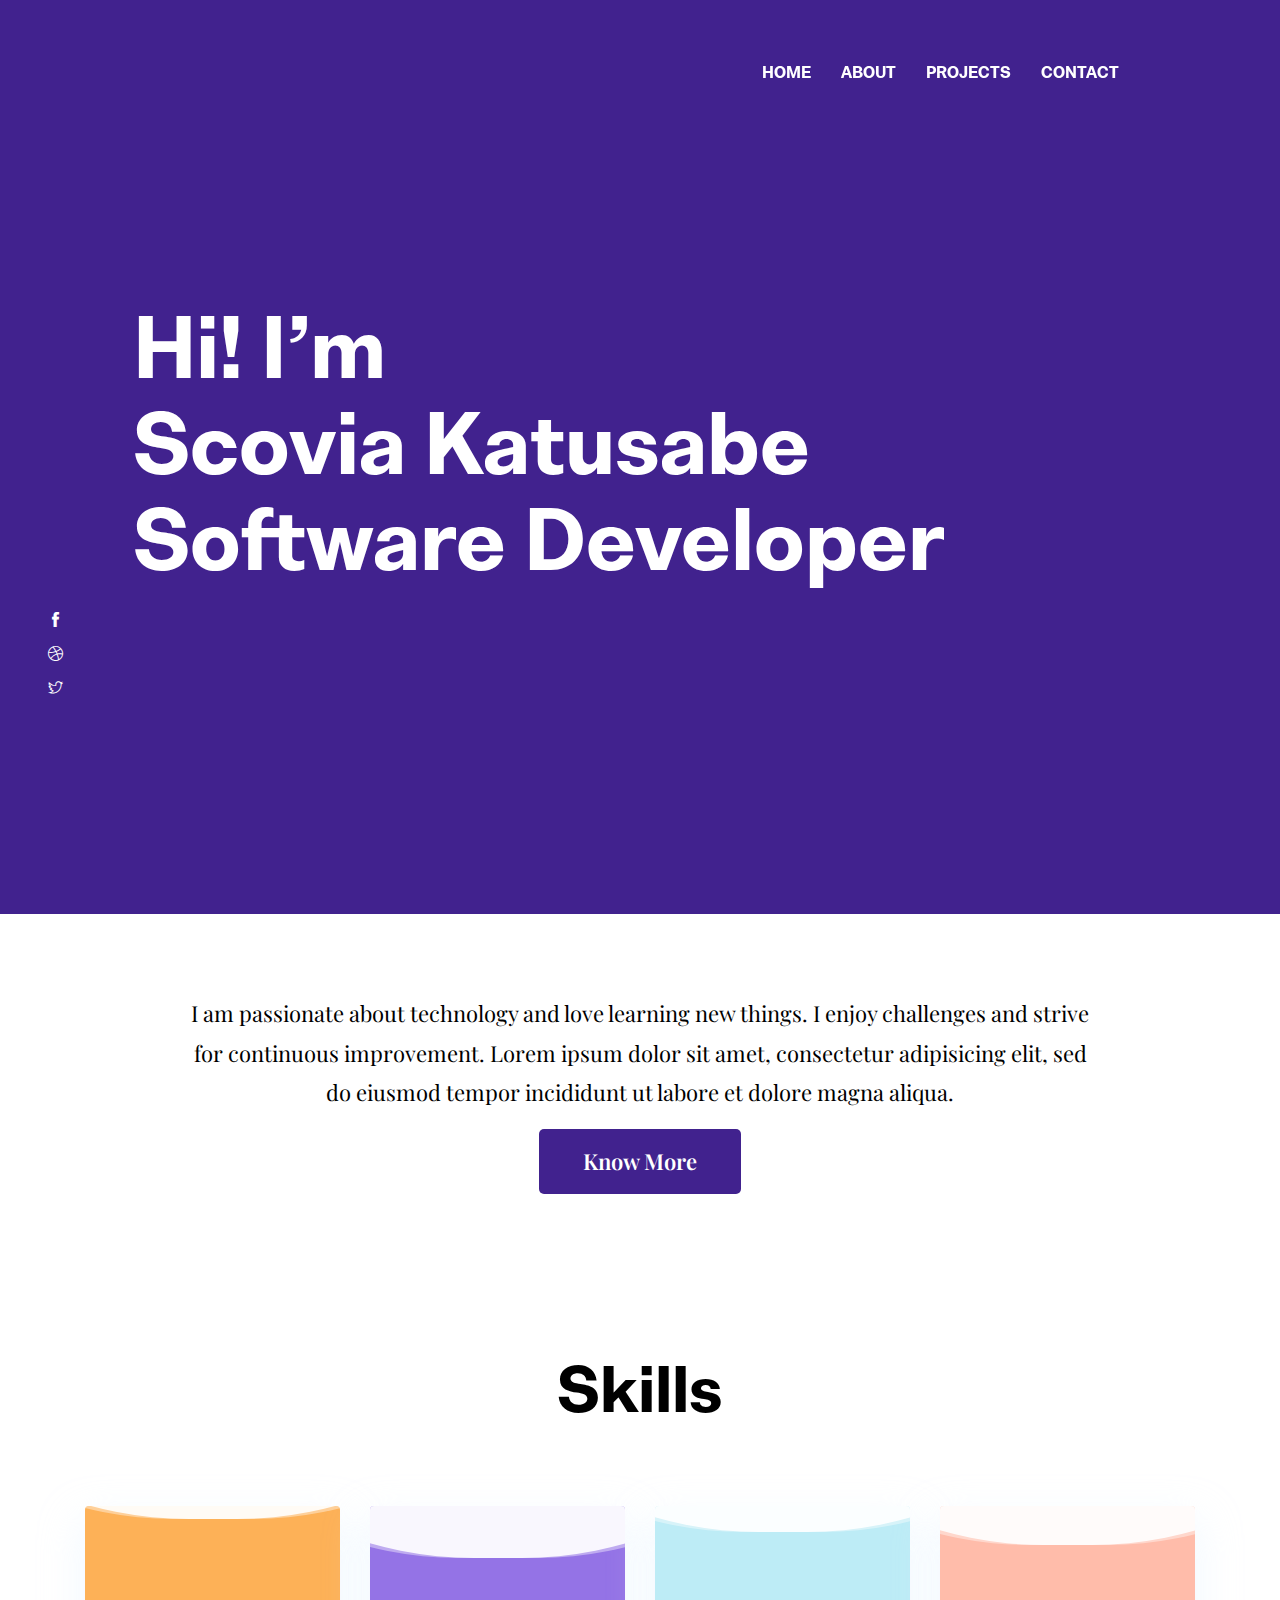
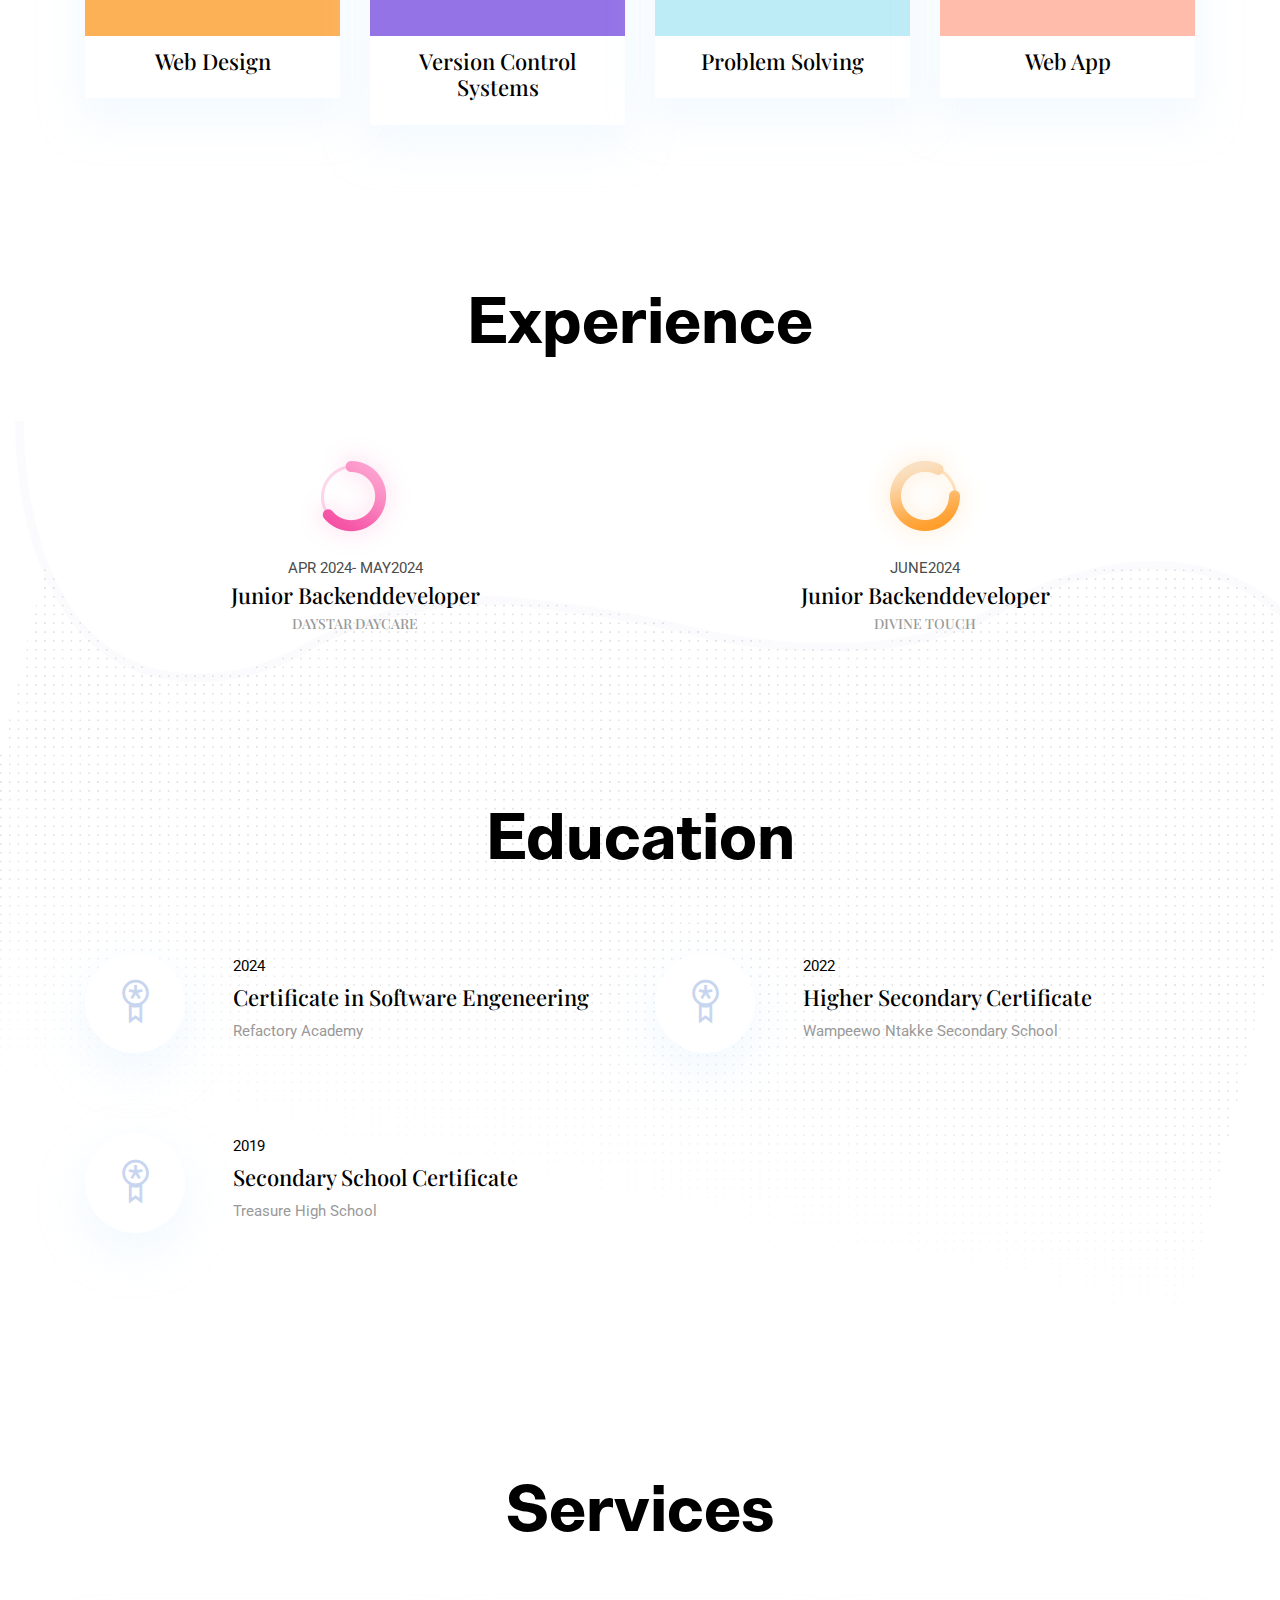
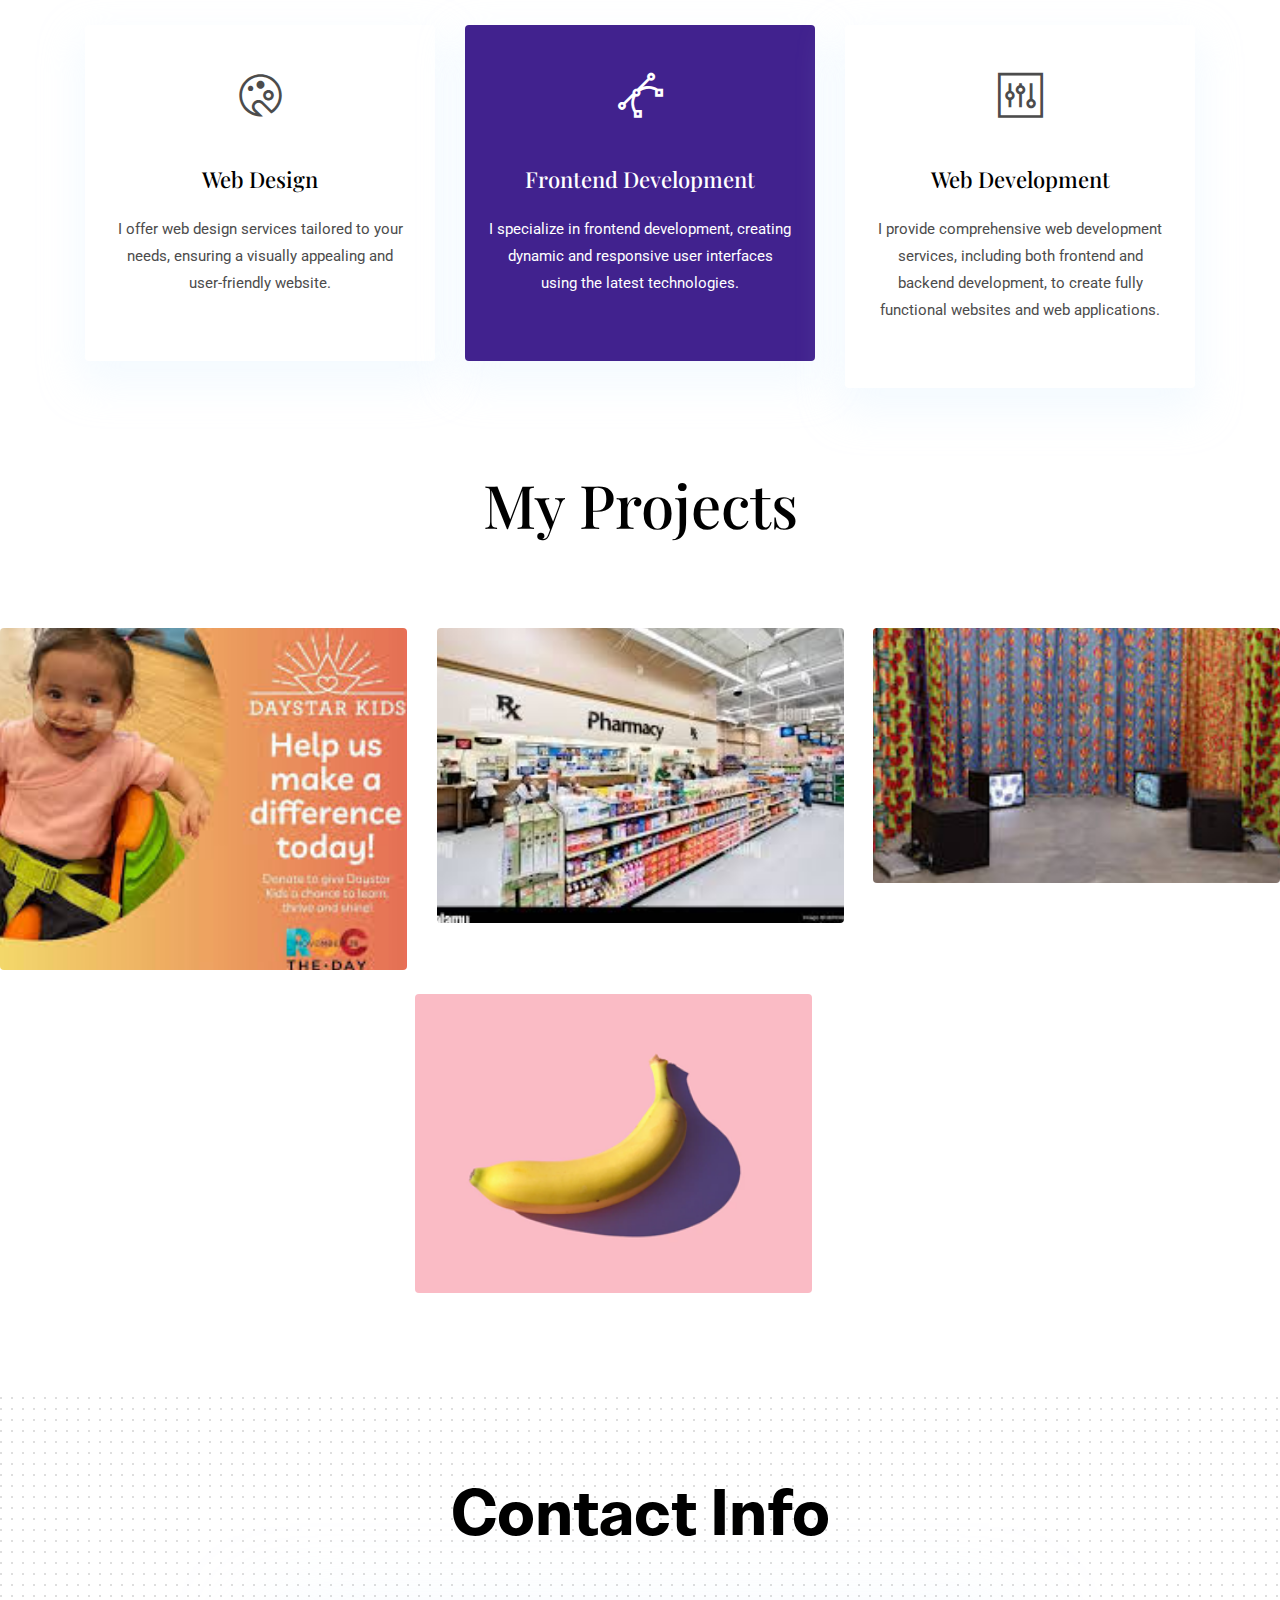
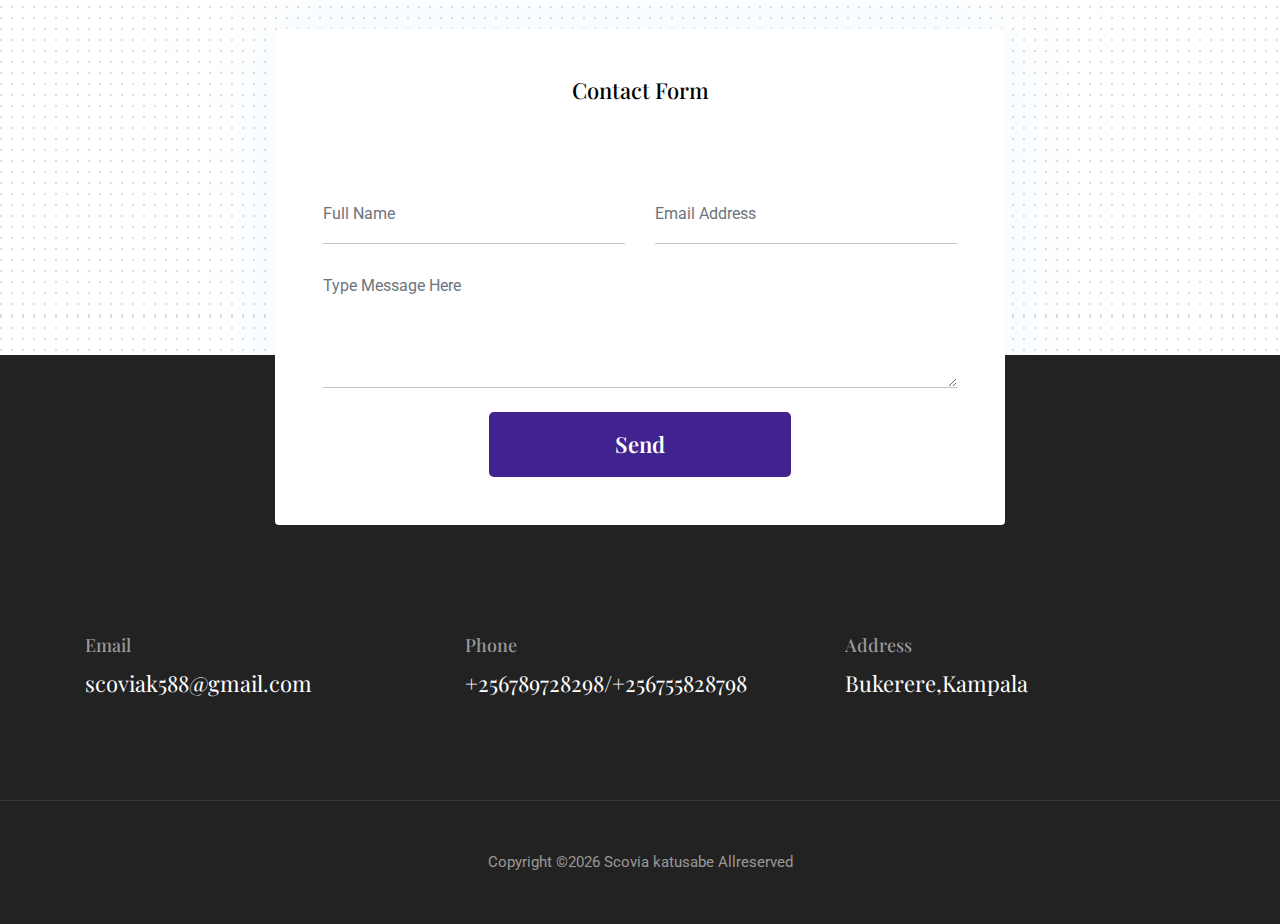
==== commit 4b4603bb: "added changes" ====
--- a/index.html
+++ b/index.html
@@ -180,18 +180,7 @@
       <div class="col-lg-12 text-center">
         <h2 class="section-title">Education</h2>
       </div>
-      <!-- <div class="col-lg-6 col-md-6 mb-80">
-        <div class="d-flex">
-          <div class="mr-lg-5 mr-3">
-            <i class="ti-medall icon icon-light icon-bg bg-white shadow rounded-circle d-block"></i>
-          </div>
-          <div>
-            <p class="text-dark mb-1">2006</p>
-            <h4>Marters in UX Design</h4>
-            <p class="mb-0 text-light">Masassusets Institute of Technology</p>
-          </div>
-        </div>
-      </div> -->
+     
       <div class="col-lg-6 col-md-6 mb-80">
         <div class="d-flex">
           <div class="mr-lg-5 mr-3">
@@ -199,7 +188,7 @@
           </div>
           <div>
             <p class="text-dark mb-1">2024</p>
-            <h4>Certificate in Software Engeneering with Python</h4>
+            <h4>Certificate in Software Engeneering </h4>
             <p class="mb-0 text-light">Refactory Academy </p>
           </div>
         </div>
@@ -265,12 +254,12 @@
         <div class="card hover-shadow shadow">
           <div class="card-body text-center px-4 py-5">
             <i class="ti-panel icon mb-5 d-inline-block"></i>
-            <h4 class="mb-4">Software Engineering</h4>
-            <p>With expertise in software engineering, I develop robust and scalable software solutions to meet your business requirements.</p>
-          </div>
-        </div>
-      </div>
-      <div class="col-md-4 mb-4 mb-md-0" style="margin-left: 400px;">
+            <h4 class="mb-4">Web Development</h4>
+            <p>I provide comprehensive web development services, including both frontend and backend development, to create fully functional websites and web applications.</p>
+          </div>
+        </div>
+      </div>
+      <!-- <div class="col-md-4 mb-4 mb-md-0" style="margin-left: 400px;">
         <div class="card hover-shadow shadow">
           <div class="card-body text-center px-4 py-5">
             <i class="ti-server icon mb-5 d-inline-block"></i>
@@ -280,27 +269,12 @@
         </div>
       </div>
     </div>
-  </div>
+  </div> -->
 </section>
 
 <h2 style="text-align: center;">My Projects</h2>
 <section class="section">
-  <!-- <div class="container">
-    <div class="row mb-5">
-      <div class="col-12">
-        <div class="btn-group btn-group-toggle justify-content-center d-flex" data-toggle="buttons">
-          <label class="btn btn-sm btn-primary active">
-            <input type="radio" name="shuffle-filter" value="all" checked="checked" />All
-          </label>
-          <label class="btn btn-sm btn-primary">
-            <input type="radio" name="shuffle-filter" value="design" />UI/UX Design
-          </label>
-          <label class="btn btn-sm btn-primary">
-            <input type="radio" name="shuffle-filter" value="branding" />BRANDING
-          </label>
-          <label class="btn btn-sm btn-primary">
-            <input type="radio" name="shuffle-filter" value="illustration" />ILLUSTRATION
-          </label> -->
+  
         </div>
       </div>
     </div>
@@ -345,15 +319,7 @@
           </div>
         </div>
       </div>
-      <!-- <div class="col-lg-4 col-6 mb-4 shuffle-item" data-groups="[&quot;design&quot;,&quot;branding&quot;]">
-        <div class="position-relative rounded hover-wrapper">
-          <img src="images/portfolio/item-6.png" alt="portfolio-image" class="img-fluid rounded w-100 d-block">
-          <div class="hover-overlay">
-            <div class="hover-content">
-            
-            </div>
-          </div>
-        </div> -->
+     
       </div> 
       <div class="col-lg-4 col-6 mb-4 shuffle-item" data-groups="[&quot;illustration&quot;]" style="margin-left:400px;">
         <div class="position-relative rounded hover-wrapper">
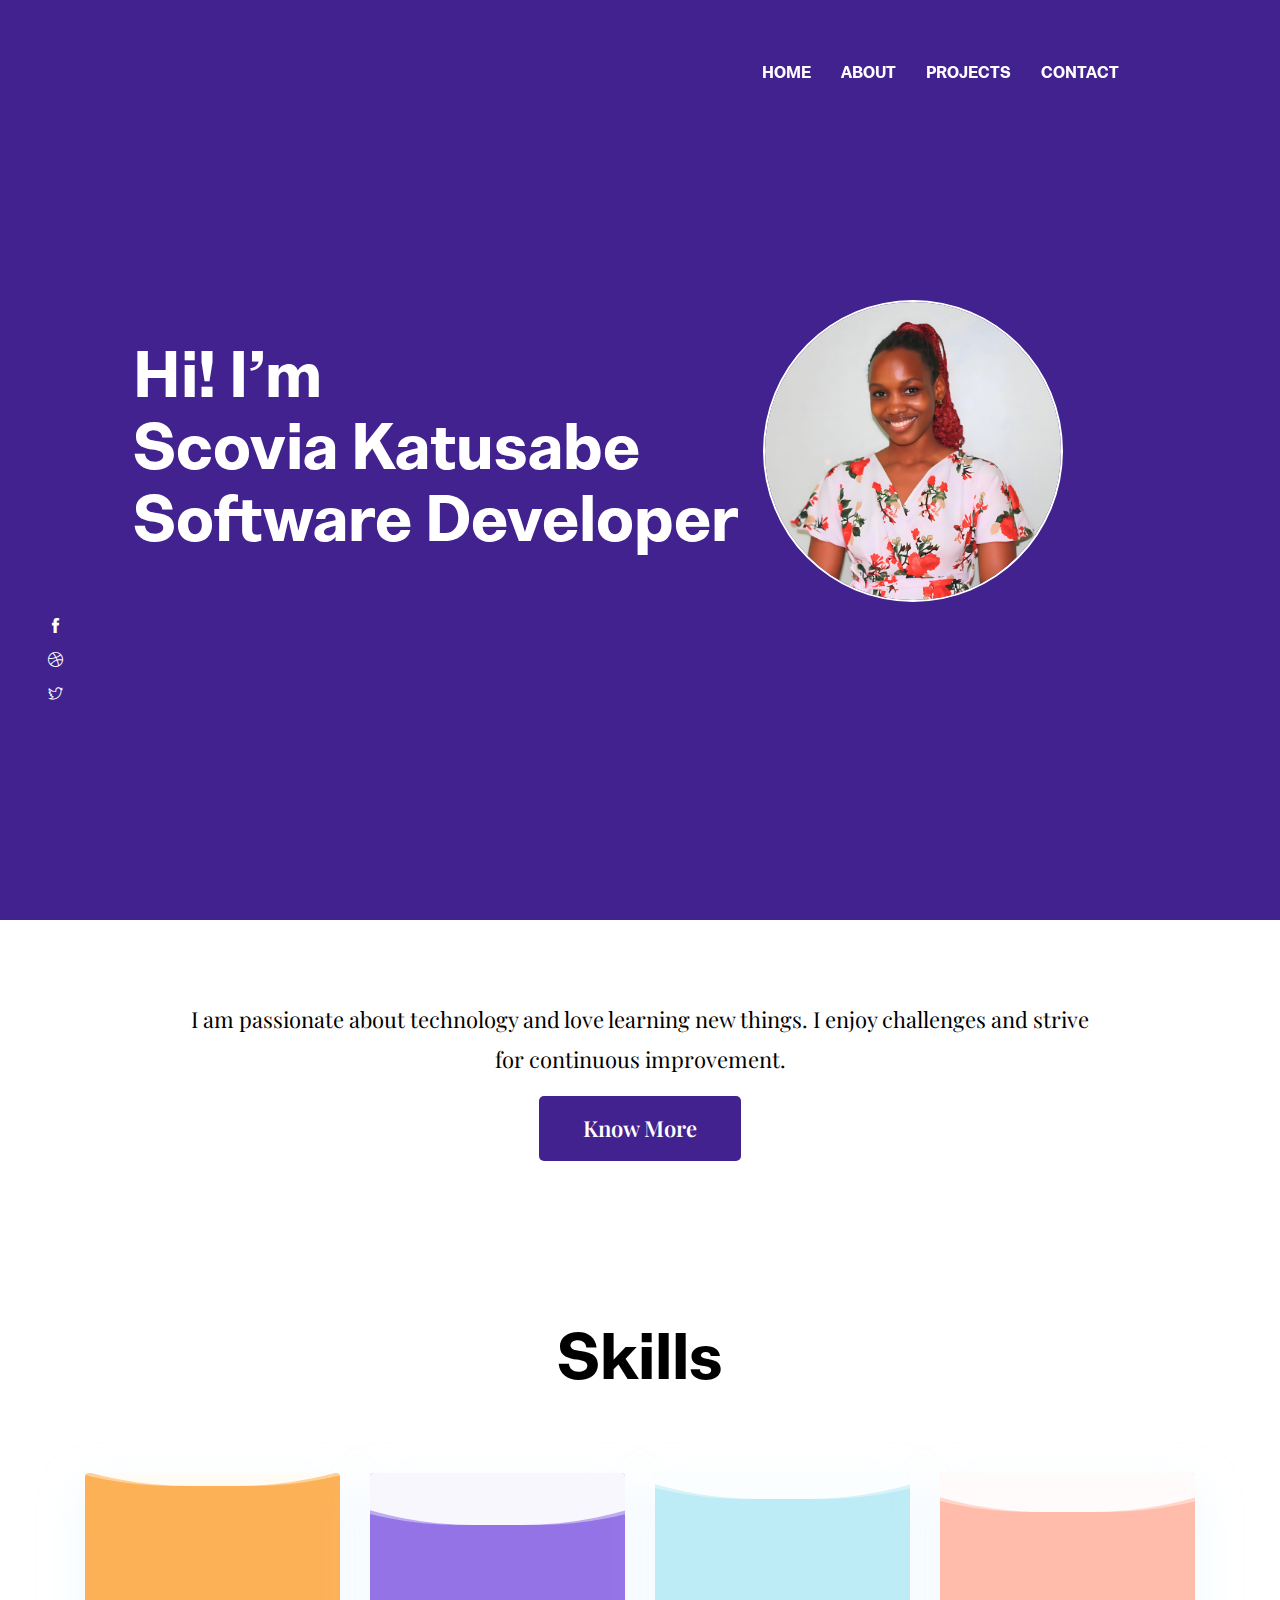
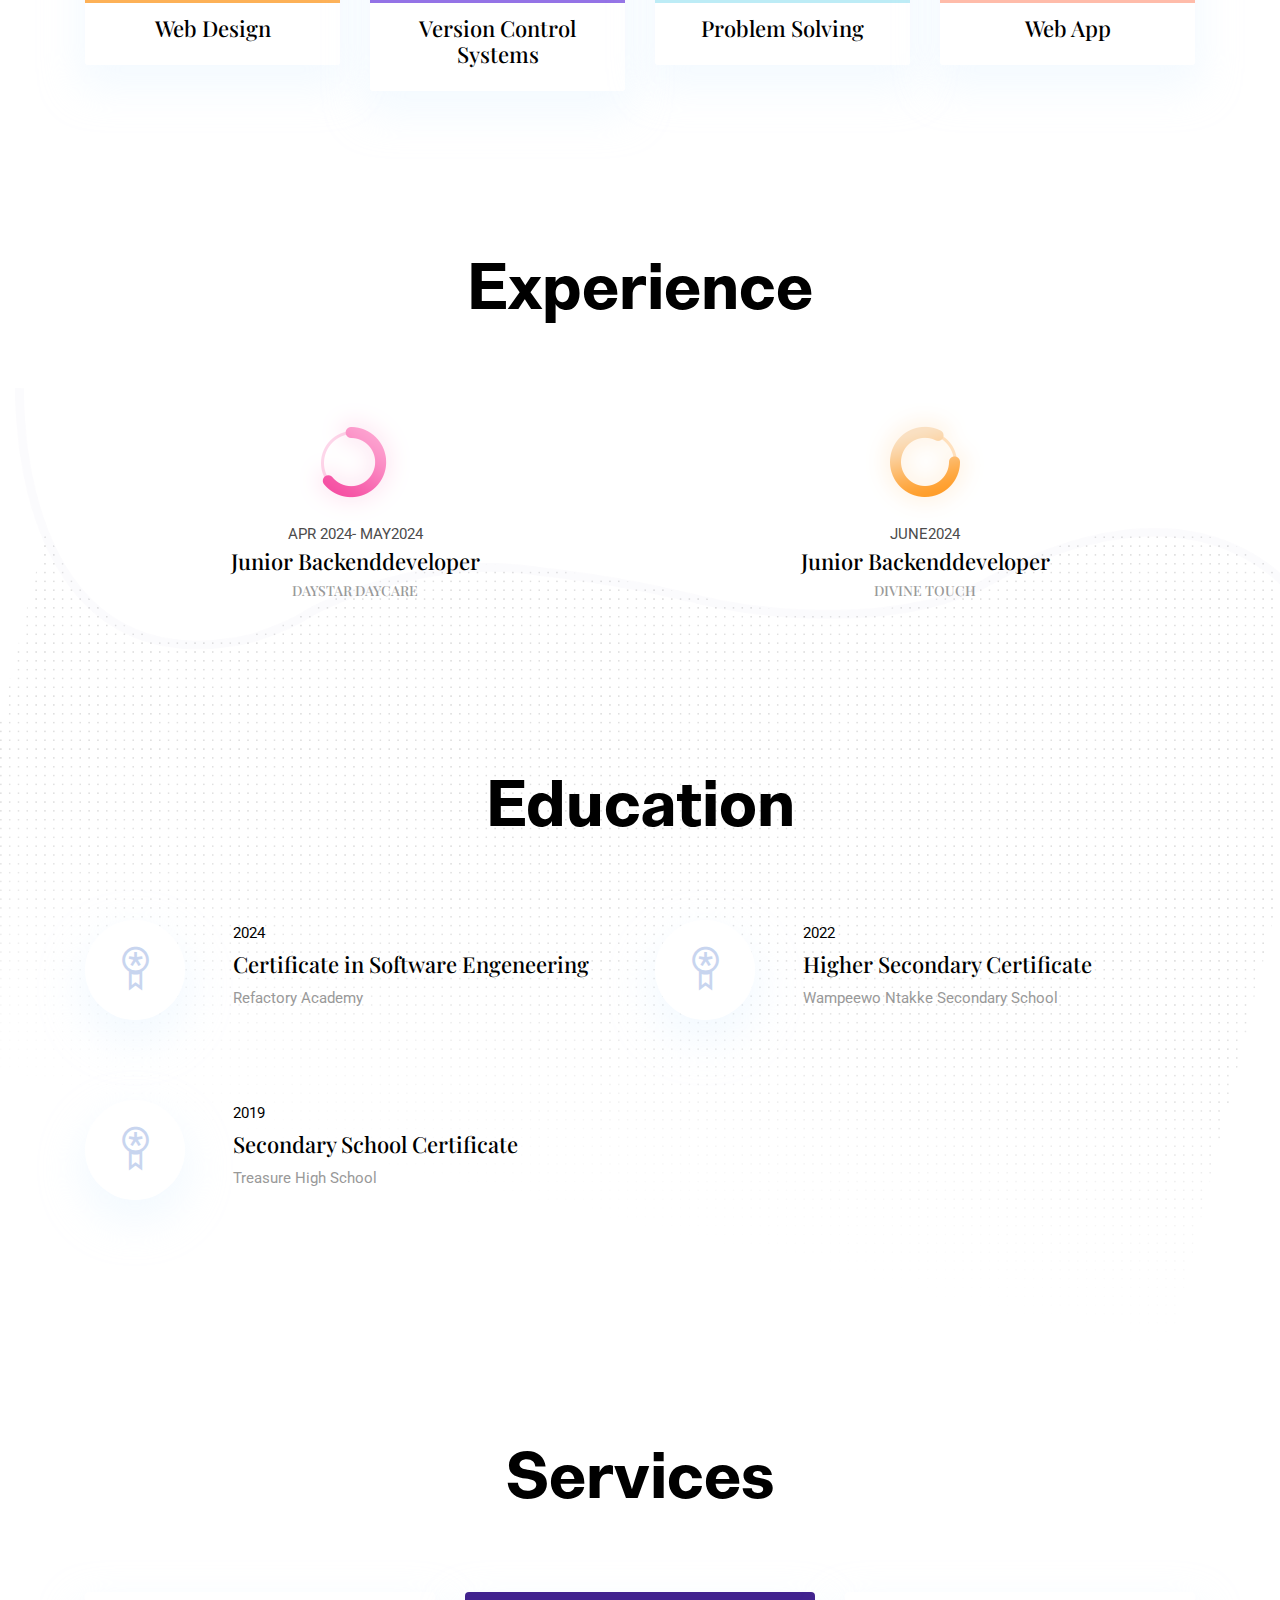
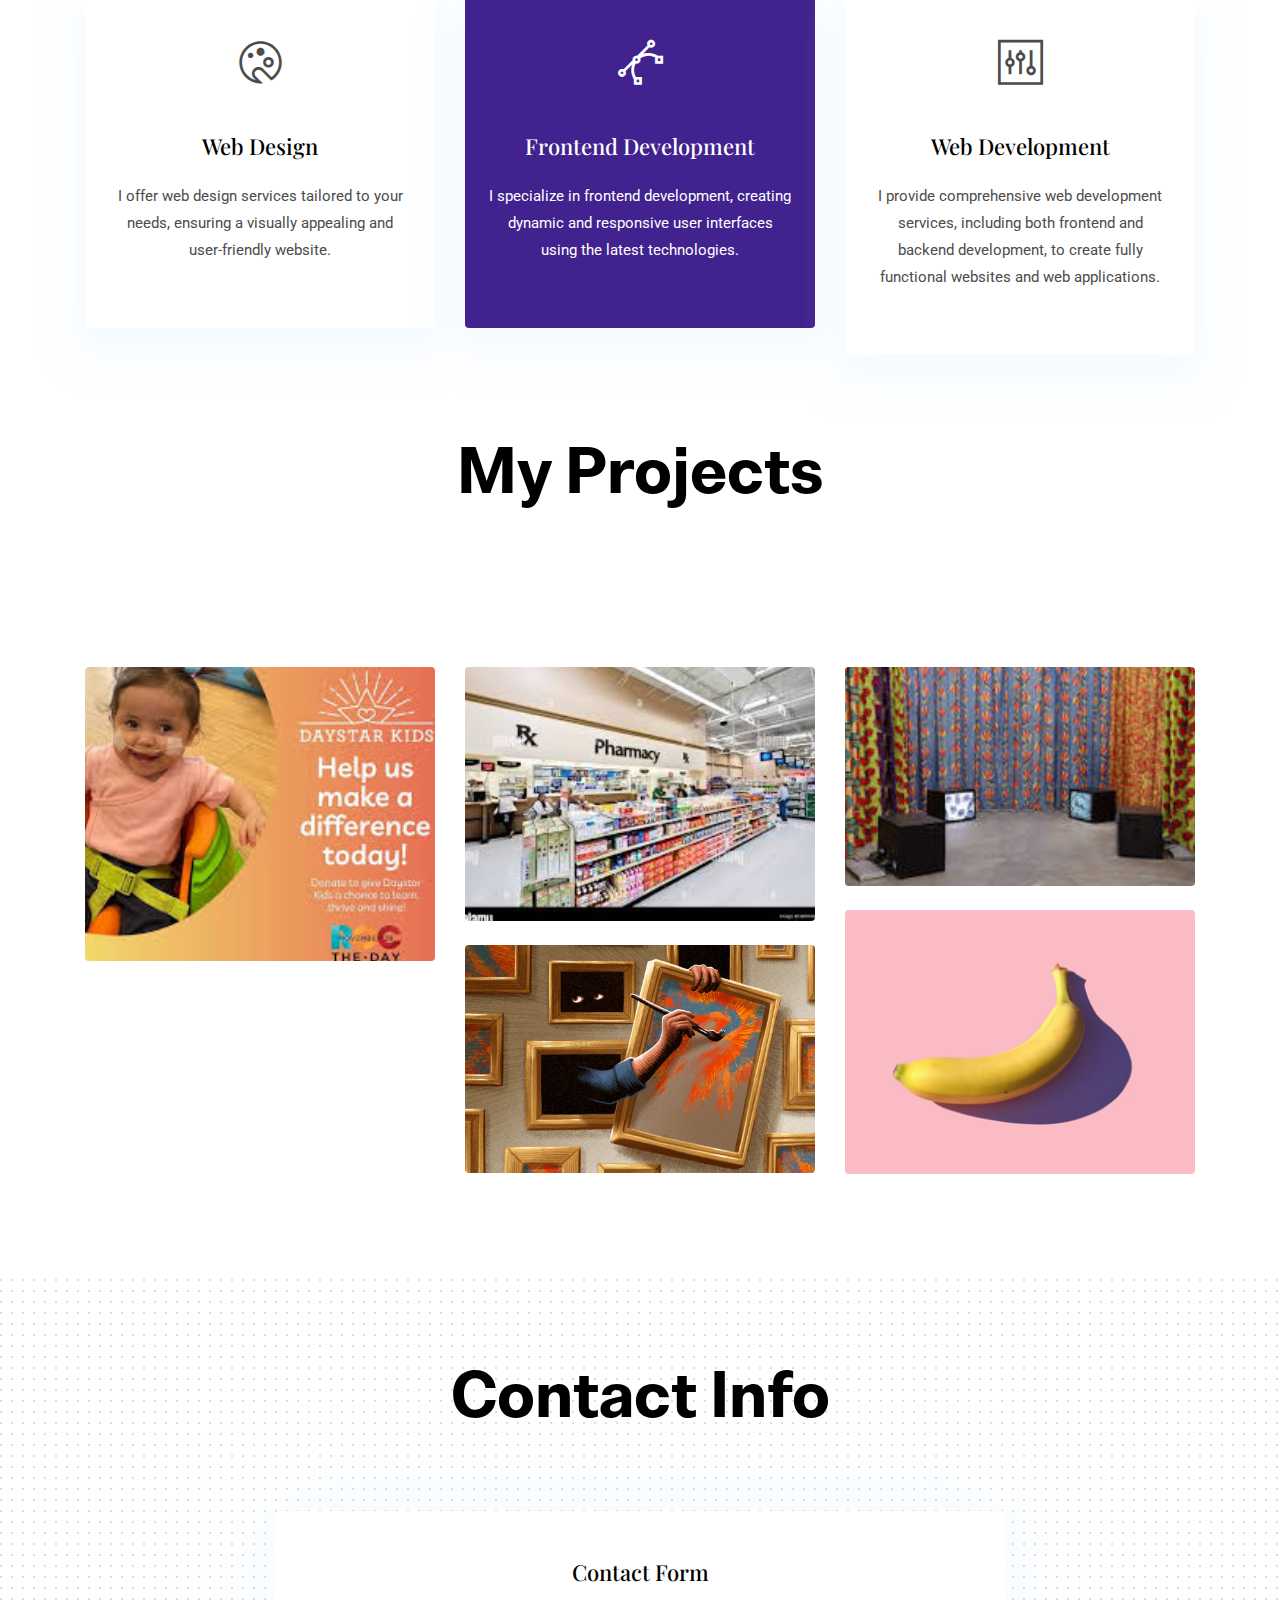
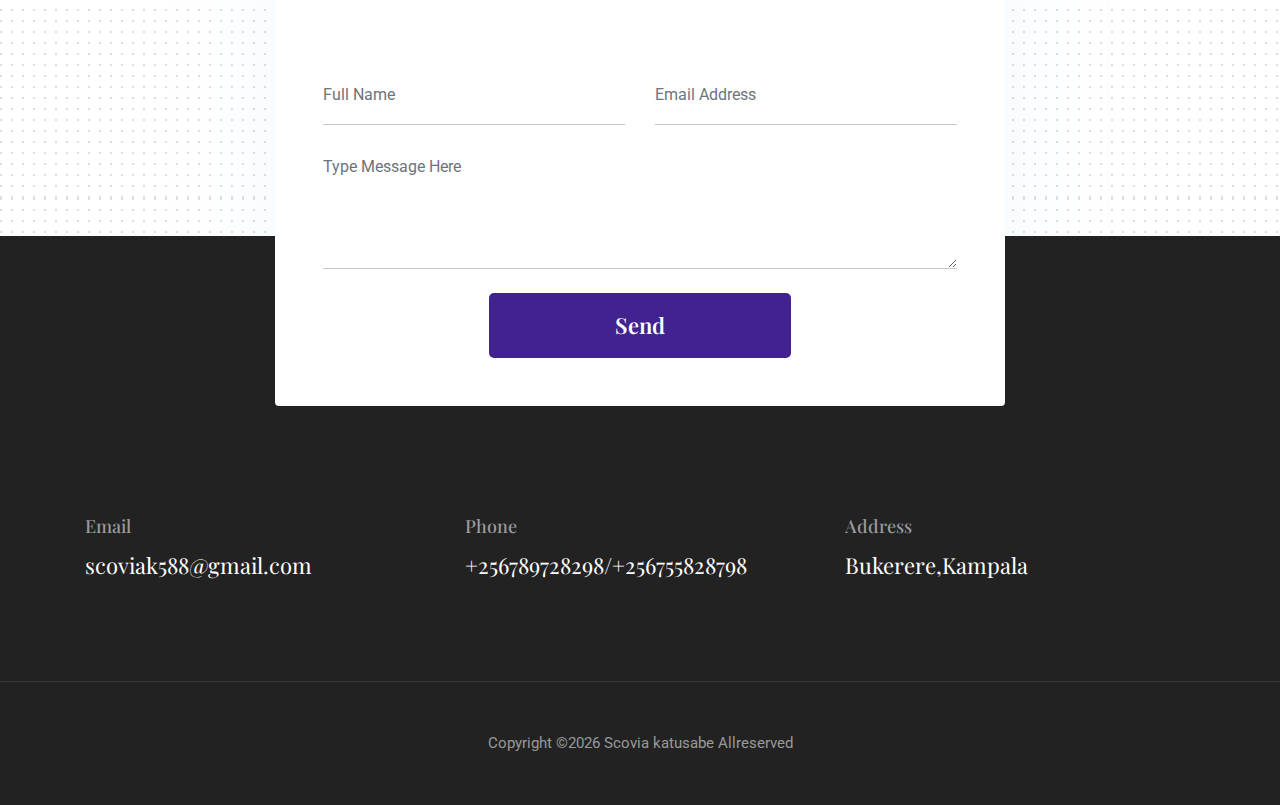
==== commit 2c1f7049: "added" ====
--- a/index.html
+++ b/index.html
@@ -6,6 +6,7 @@
   <title>Portfolio Template</title>
 
   <!-- mobile responsive meta -->
+  <meta name="viewport" content="width=device-width, initial-scale=1.0">
   <meta name="viewport" content="width=device-width, initial-scale=1">
   <meta name="viewport" content="width=device-width, initial-scale=1, maximum-scale=1">
   
@@ -55,23 +56,30 @@
       </ul>
     </div>
   </nav>
+
+<script>
+  function toggleMenu() {
+      var navLinks = document.querySelector('.nav-links');
+      navLinks.classList.toggle('active');
+  }
+  </script>
 </header>
 
 <!-- hero area -->
 <section class="hero-area bg-primary" id="parallax">
   <div class="container">
     <div class="row">
-      <div class="col-lg-11 mx-auto">
-        <h1 class="text-white font-tertiary">Hi! I’m <br> Scovia Katusabe  <br>  Software Developer</h1>
-      </div>
-    </div>
-  </div>
-  
-  
-  
-  
-
-  
+      <div class="col-lg-11 mx-auto d-flex align-items-center">
+        <div>
+          <h2 class="text-white font-tertiary">Hi! I’m <br> Scovia Katusabe <br> Software Developer</h2>
+        </div>
+        <div class="mt-3 mt-md-0 ml-md-4">
+          <img src="images/abb.jpg" alt="Scovia Katusabe" class="img-fluid rounded-circle hero-img">
+        </div>
+      </div>
+    </div>
+  </div>
+
   
   <!-- social icon -->
   <ul class="list-unstyled ml-5 mt-3 position-relative zindex-1">
@@ -89,7 +97,7 @@
   <div class="container">
     <div class="row">
       <div class="col-lg-10 mx-auto text-center">
-        <p class="font-secondary paragraph-lg text-dark">I am passionate about technology and love learning new things. I enjoy challenges and strive for continuous improvement. Lorem ipsum dolor sit amet, consectetur adipisicing elit, sed do eiusmod tempor incididunt ut labore et dolore magna aliqua.</p>
+        <p class="font-secondary paragraph-lg text-dark">I am passionate about technology and love learning new things. I enjoy challenges and strive for continuous improvement. </p>
         <a href="about.html" class="btn btn-primary">Know More</a>
       </div>
     </div>
@@ -271,24 +279,17 @@
     </div>
   </div> -->
 </section>
-
-<h2 style="text-align: center;">My Projects</h2>
+<!-- /portfolio  -->
+<h2 class="section-title text-center">My Projects</h2>
 <section class="section">
-  
-        </div>
-      </div>
-    </div>
+  <div class="container">
     <div class="row shuffle-wrapper">
       <div class="col-lg-4 col-6 mb-4 shuffle-item" data-groups="[&quot;design&quot;,&quot;illustration&quot;]">
         <div class="position-relative rounded hover-wrapper">
           <img src="images/daycareimage.jpeg" alt="portfolio-image" class="img-fluid rounded w-100 d-block">
           <div class="hover-overlay">
-            <div class="hover-content" >
-               <p style="color:white; font-weight:bolder;">The Daystar Daycare Management System is a comprehensive application developed using Django. This system streamlines the process of managing daycare records, ensuring secure and efficient handling of children's information, attendance, billing, and communication with parents. 
-
-               </p>
-                
-              <p></p>
+            <div class="hover-content">
+               <p style="color:white; font-weight:bolder;">The Daystar Daycare Management System is a comprehensive application developed using Django. This system streamlines the process of managing daycare records, ensuring secure and efficient handling of children's information, attendance, billing, and communication with parents.</p>
             </div>
           </div>
         </div>
@@ -298,10 +299,7 @@
           <img src="images/pharmacyimage.jpeg" alt="portfolio-image" class="img-fluid rounded w-100 d-block">
           <div class="hover-overlay">
             <div class="hover-content">
-              <p style="color:white; font-weight:bolder;">Pharmacy Management System:
-                A comprehensive system for managing pharmacy sales and expenses, featuring inventory tracking, sales reporting, and customer management developed using Django and designed using bootstrap and some Javscripts. 
-
-              </p>
+              <p style="color:white; font-weight:bolder;">Pharmacy Management System: A comprehensive system for managing pharmacy sales and expenses, featuring inventory tracking, sales reporting, and customer management developed using Django and designed using Bootstrap and JavaScript.</p>
             </div>
           </div>
         </div>
@@ -311,27 +309,37 @@
           <img src="images/curtain.jpeg" alt="portfolio-image" class="img-fluid rounded w-100 d-block">
           <div class="hover-overlay">
             <div class="hover-content">
-              <p style="color:white; font-weight:bolder;">Curtains Website:
-                An elegant website showcasing a range of curtains with detailed product descriptions and high-quality images, integrating e-commerce functionalities developed using wordpress
-                </p>
-                
-            </div>
-          </div>
-        </div>
-      </div>
-     
-      </div> 
-      <div class="col-lg-4 col-6 mb-4 shuffle-item" data-groups="[&quot;illustration&quot;]" style="margin-left:400px;">
+              <p style="color:white; font-weight:bolder;">Curtains Website: An elegant website showcasing a range of curtains with detailed product descriptions and high-quality images, integrating e-commerce functionalities developed using WordPress.</p>
+            </div>
+          </div>
+        </div>
+      </div>
+      <div class="col-lg-4 col-6 mb-4 shuffle-item" data-groups="[&quot;illustration&quot;]">
         <div class="position-relative rounded hover-wrapper">
           <img src="images/portfolio/item-8.png" alt="portfolio-image" class="img-fluid rounded w-100 d-block">
           <div class="hover-overlay">
             <div class="hover-content">
-              <a class="btn btn-light btn-sm" href="https://katusabescovia.github.io/bootstrap/">view project</a>
-            </div>
-          </div>
-        </div>
-      </div>
-      
+              <a class="btn btn-light btn-sm" href="https://katusabescovia.github.io/bootstrap/">View Project</a>
+            </div>
+          </div>
+        </div>
+      </div>
+      <div class="col-lg-4 col-6 mb-4 shuffle-item" data-groups="[&quot;illustration&quot;]">
+        <div class="position-relative rounded hover-wrapper">
+          <img src="images/art.webp" alt="portfolio-image" class="img-fluid rounded w-100 d-block">
+          <div class="hover-overlay">
+            <div class="hover-content">
+              <p style="color:white; font-weight:bolder;">E-commerce Management System: This project required me to build a software system to handle product listings,customer order,and payment processing for an online store
+                I managed to achieve this using Python and Django, HTML, and CSS, and then lastly JavaScript. For the database, I used an SQL server.
+                .</p>
+            </div>
+          </div>
+        </div>
+      </div>
+    </div>
+  </div>
+</section>
+
 </section>
 <!-- /portfolio -->
 
--- a/css/style.css
+++ b/css/style.css
@@ -16,6 +16,61 @@
   font-display: swap;
 }
 
+
+/* Responsive CSS for Projects */
+.project {
+  margin-bottom: 20px;
+}
+
+.project img {
+  width: 100%;
+  height: auto;
+  border-radius: 8px;
+}
+
+.project-description {
+  padding: 15px;
+  background-color: rgba(0, 0, 0, 0.7);
+  color: white;
+  border-radius: 8px;
+}
+
+@media (max-width: 768px) {
+  .project {
+    margin-bottom: 15px;
+  }
+}
+
+@media (max-width: 576px) {
+  .project {
+    margin-bottom: 10px;
+  }
+}
+/* Media queries for responsiveness */
+@media (max-width: 1200px) {
+  .col-lg-4 {
+    flex: 0 0 50%;
+    max-width: 50%;
+  }
+}
+
+@media (max-width: 768px) {
+  .col-md-6 {
+    flex: 0 0 100%;
+    max-width: 100%;
+  }
+}
+
+@media (max-width: 576px) {
+  .col-sm-6 {
+    flex: 0 0 100%;
+    max-width: 100%;
+  }
+}
+
+
+
+
 body {
   line-height: 1.2;
   font-family: "Roboto", sans-serif;
@@ -45,6 +100,54 @@
 h1, .h1 {
   font-size: 80px;
 }
+/* Example media queries */
+
+/* Styles for tablets and smaller devices */
+@media (max-width: 768px) {
+  .navbar {
+      flex-direction: column;
+      align-items: center;
+  }
+  .container {
+      width: 100%;
+      padding: 0 10px;
+  }
+  .hero-section {
+      padding: 20px;
+      text-align: center;
+  }
+}
+
+/* Styles for mobile phones */
+@media (max-width: 480px) {
+  .header h1 {
+      font-size: 24px;
+  }
+  .hero-section {
+      padding: 10px;
+      text-align: center;
+  }
+  .gallery img {
+      width: 100%;
+      height: auto;
+  }
+}
+
+/* Custom styles for larger screens */
+@media (min-width: 992px) {
+  .navbar-nav {
+    justify-content: flex-end;
+  }
+}
+
+/* Custom styles for smaller screens */
+@media (max-width: 768px) {
+  .navbar-nav {
+    flex-direction: column;
+    align-items: center;
+  }
+}
+
 
 @media (max-width: 991px) {
   h1, .h1 {
@@ -215,6 +318,8 @@
   padding-bottom: 80px;
 }
 
+
+
 .section-title {
   margin-bottom: 80px;
   font-family: "BwNistaInt-xBd";
@@ -225,6 +330,14 @@
   background-position: center center;
   background-repeat: no-repeat;
 }
+.hero-img {
+  max-width: 100%;
+  width: 300px; /* Adjust this size as needed */
+  height: auto;
+  border: 2px solid #fff;
+}
+
+
 
 /* overlay */
 .overlay {
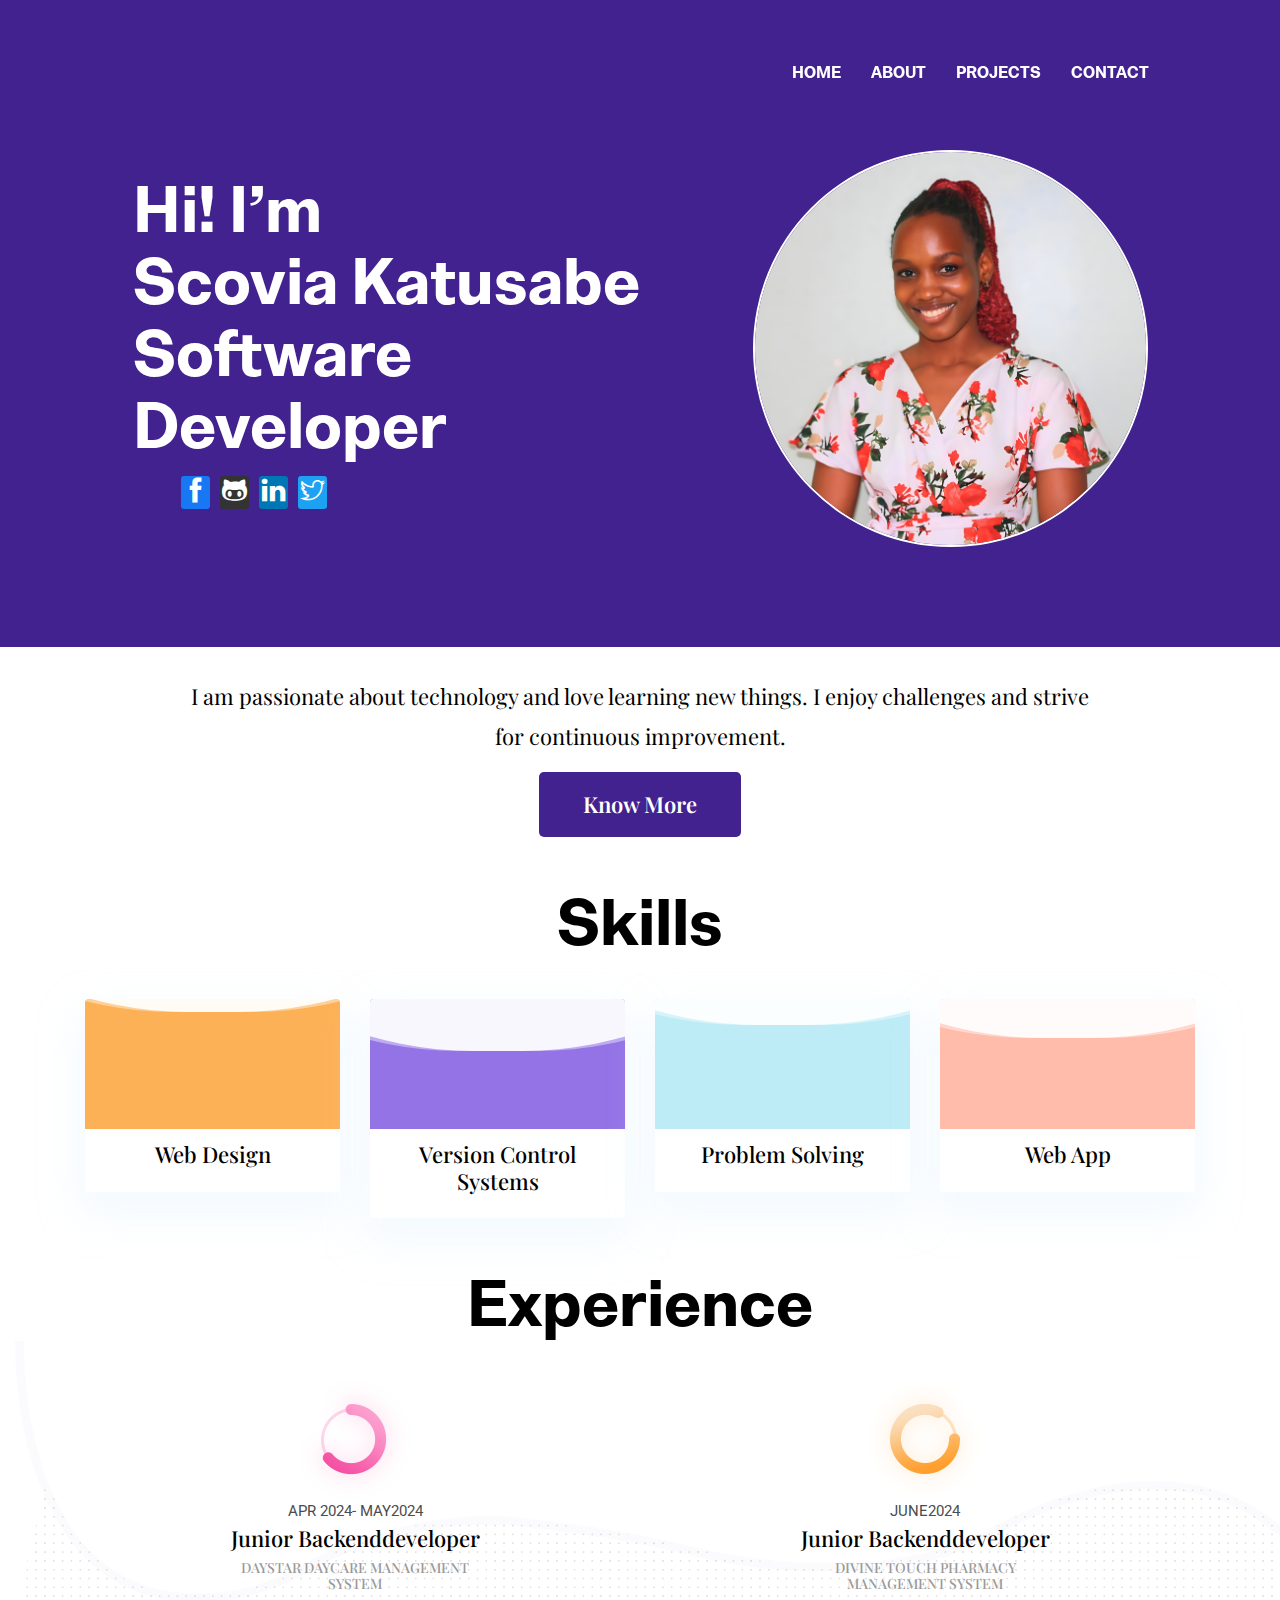
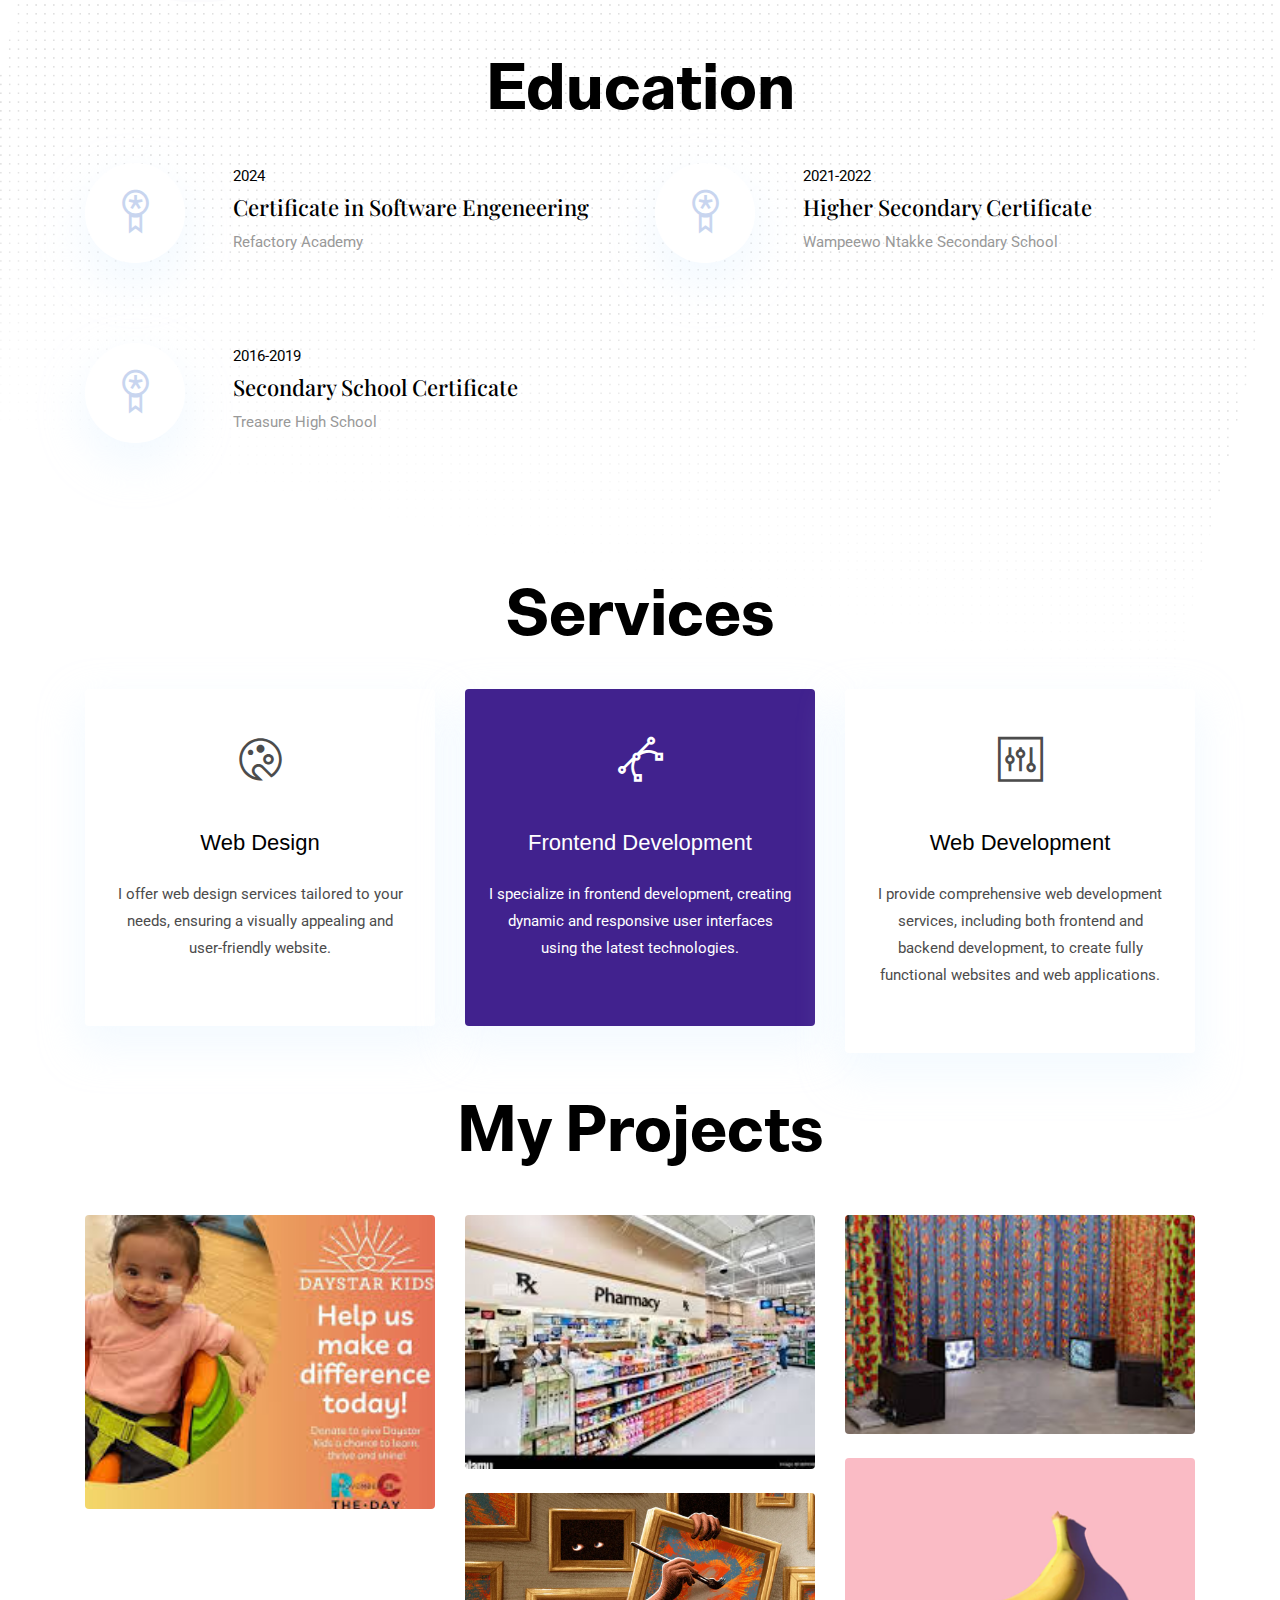
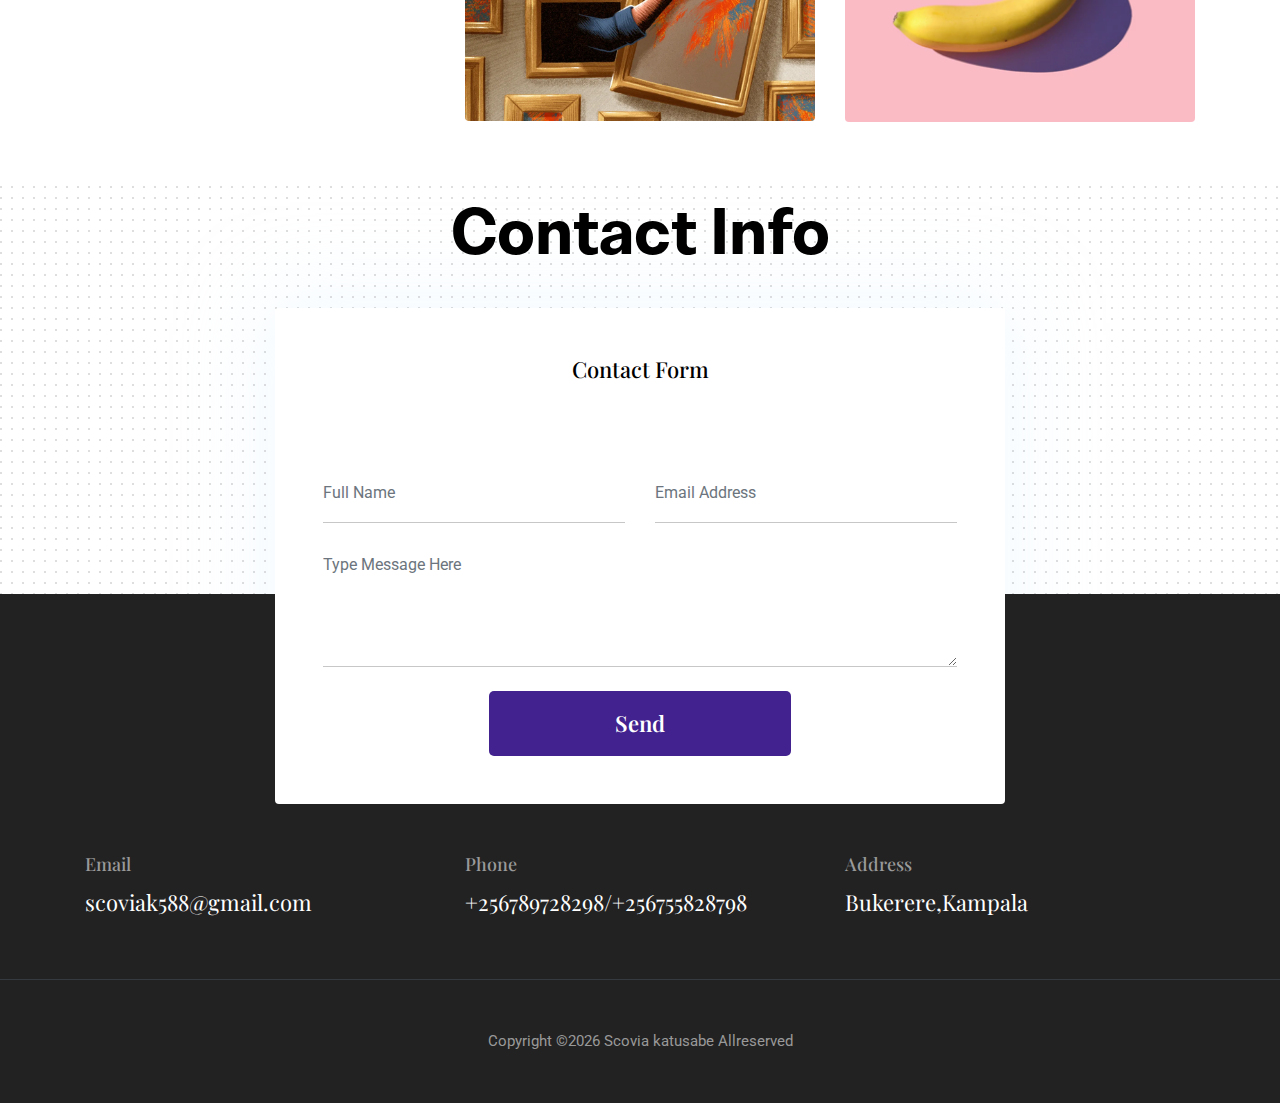
==== commit e29a3bba: "added" ====
--- a/index.html
+++ b/index.html
@@ -28,11 +28,9 @@
 </head>
 
 <body>
-  
-
 <header class="navigation fixed-top">
   <nav class="navbar navbar-expand-lg navbar-dark">
-    <a class="navbar-brand font-tertiary h3" href="index.html"></a>
+    <!-- <a class="navbar-brand font-tertiary h3" href="index.html"></a> -->
     <button class="navbar-toggler" type="button" data-toggle="collapse" data-target="#navigation"
       aria-controls="navigation" aria-expanded="false" aria-label="Toggle navigation">
       <span class="navbar-toggler-icon"></span>
@@ -72,6 +70,12 @@
       <div class="col-lg-11 mx-auto d-flex align-items-center">
         <div>
           <h2 class="text-white font-tertiary">Hi! I’m <br> Scovia Katusabe <br> Software Developer</h2>
+          <ul class="list-unstyled ml-5 mt-3 position-relative zindex-1">
+            <li class="mb-3"><a class="text-white social-icon facebook" href="https://www.facebook.com/"><i class="ti-facebook"></i></a></li>
+            <li class="mb-3"><a class="text-white social-icon github" href="https://github.com/katusabescovia"><i class="ti-github"></i></a></li>
+            <li class="mb-3"><a class="text-white social-icon linkedin" href="https://www.linkedin.com/feed/"><i class="ti-linkedin" aria-hidden="true"></i></a></li>
+            <li class="mb-3"><a class="text-white social-icon twitter" href="https://x.com/home"><i class="ti-twitter"></i></a></li>
+        </ul>
         </div>
         <div class="mt-3 mt-md-0 ml-md-4">
           <img src="images/abb.jpg" alt="Scovia Katusabe" class="img-fluid rounded-circle hero-img">
@@ -82,12 +86,7 @@
 
   
   <!-- social icon -->
-  <ul class="list-unstyled ml-5 mt-3 position-relative zindex-1">
-    <li class="mb-3"><a class="text-white" href="https://www.facebook.com/"><i class="ti-facebook"></i></a></li>
-    <li class="mb-3"><a class="text-white" href="https://www.linkedin.com/feed/"><i class="ti-inlinked"></i></a></li>
-    <li class="mb-3"><a class="text-white" href="#"><i class="ti-dribbble"></i></a></li>
-    <li class="mb-3"><a class="text-white" href="https://x.com/home"><i class="ti-twitter"></i></a></li>
-  </ul>
+ 
   <!-- /social icon -->
 </section>
 <!-- /hero area -->
@@ -97,7 +96,7 @@
   <div class="container">
     <div class="row">
       <div class="col-lg-10 mx-auto text-center">
-        <p class="font-secondary paragraph-lg text-dark">I am passionate about technology and love learning new things. I enjoy challenges and strive for continuous improvement. </p>
+        <p class="font-secondary paragraph-lg text-dark" style="margin-top: 20px; font-family:sans-serif;">I am passionate about technology and love learning new things. I enjoy challenges and strive for continuous improvement. </p>
         <a href="about.html" class="btn btn-primary">Know More</a>
       </div>
     </div>
@@ -169,13 +168,13 @@
         <img src="images/experience/icon-1.png" alt="icon">
         <p class="mb-0">APR 2024- MAY2024</p>
         <h4>Junior Backenddeveloper</h4>
-        <h6 class="text-light">DAYSTAR DAYCARE</h6>
+        <h6 class="text-light">DAYSTAR DAYCARE MANAGEMENT SYSTEM </h6>
       </div>
       <div class="col-lg-3 col-md-4 text-center">
         <img src="images/experience/icon-2.png" alt="icon">
         <p class="mb-0"> JUNE2024</p>
         <h4>Junior Backenddeveloper</h4>
-        <h6 class="text-light">DIVINE TOUCH</h6>
+        <h6 class="text-light">DIVINE TOUCH PHARMACY MANAGEMENT SYSTEM</h6>
       </div>
     
 </section>
@@ -207,7 +206,7 @@
             <i class="ti-medall icon icon-light icon-bg bg-white shadow rounded-circle d-block"></i>
           </div>
           <div>
-            <p class="text-dark mb-1">2022</p>
+            <p class="text-dark mb-1">2021-2022</p>
             <h4>Higher Secondary Certificate</h4>
             <p class="mb-0 text-light">Wampeewo Ntakke Secondary School</p>
           </div>
@@ -219,7 +218,7 @@
             <i class="ti-medall icon icon-light icon-bg bg-white shadow rounded-circle d-block"></i>
           </div>
           <div>
-            <p class="text-dark mb-1">2019</p>
+            <p class="text-dark mb-1">2016-2019</p>
             <h4>Secondary School Certificate</h4>
             <p class="mb-0 text-light">Treasure High School </p>
           </div>
@@ -238,13 +237,13 @@
   <div class="container">
     <div class="row">
       <div class="col-12 text-center">
-        <h2 class="section-title">Services</h2>
+        <h2 class="section-title" style="margin-top: 4px;">Services</h2>
       </div>
       <div class="col-md-4 mb-4 mb-md-0">
         <div class="card hover-shadow shadow">
           <div class="card-body text-center px-4 py-5">
             <i class="ti-palette icon mb-5 d-inline-block"></i>
-            <h4 class="mb-4">Web Design</h4>
+            <h4 class="mb-4" style="font-family: sans-serif;">Web Design</h4>
             <p>I offer web design services tailored to your needs, ensuring a visually appealing and user-friendly website.</p>
           </div>
         </div>
@@ -253,7 +252,7 @@
         <div class="card active-bg-primary hover-shadow shadow">
           <div class="card-body text-center px-4 py-5">
             <i class="ti-vector icon mb-5 d-inline-block"></i>
-            <h4 class="mb-4">Frontend Development</h4>
+            <h4 class="mb-4" style="font-family: sans-serif;">Frontend Development</h4>
             <p>I specialize in frontend development, creating dynamic and responsive user interfaces using the latest technologies.</p>
           </div>
         </div>
@@ -262,7 +261,7 @@
         <div class="card hover-shadow shadow">
           <div class="card-body text-center px-4 py-5">
             <i class="ti-panel icon mb-5 d-inline-block"></i>
-            <h4 class="mb-4">Web Development</h4>
+            <h4 class="mb-4" style="font-family: sans-serif;">Web Development</h4>
             <p>I provide comprehensive web development services, including both frontend and backend development, to create fully functional websites and web applications.</p>
           </div>
         </div>
@@ -399,6 +398,7 @@
       </div>
     </div>
   </div>
+ 
   <div class="border-top text-center border-dark py-5">
     <p class="mb-0 text-light">Copyright ©<script>
         var CurrentYear = new Date().getFullYear()
--- a/css/style.css
+++ b/css/style.css
@@ -15,6 +15,46 @@
   font-style: normal;
   font-display: swap;
 }
+ul .social-icon{
+    margin-right: 6px;
+    border-radius: 3px;
+    padding: 2px; /* Increased padding */
+    font-size: 25px; /* Increased icon size */
+}
+.list-unstyled{
+  /* text-align: center; */
+  
+}
+
+.list-unstyled li{
+  display: inline-block;
+  transition: transform 0.5s;
+}
+
+.list-unstyled li:hover{
+  transform: translateY(-5px)
+}
+.social-icon.facebook {
+    background-color: #1877F2; /* Facebook blue */
+    /* margin-left: 5px; */
+}
+
+.social-icon.github {
+    background-color: #333; /* GitHub black */
+}
+
+.social-icon.linkedin {
+    background-color: #0077B5; /* LinkedIn blue */
+}
+
+.social-icon.twitter {
+    background-color: #1DA1F2; /* Twitter blue */
+}
+
+.social-icon i {
+    line-height:10px; /* Center icons vertically */
+}
+
 
 
 /* Responsive CSS for Projects */
@@ -314,16 +354,25 @@
 }
 
 .section {
-  padding-top: 80px;
-  padding-bottom: 80px;
+  padding-top: 10px;
+  padding-bottom: 40px;
 }
 
 
 
 .section-title {
-  margin-bottom: 80px;
+  margin-bottom: 40px;
   font-family: "BwNistaInt-xBd";
-}
+  
+}
+/* .section-title:hover {
+  background-color: blue;
+  color: white; 
+  border: 1px solid #ccc;
+    border-radius: px;
+
+   */
+
 
 .bg-cover {
   background-size: cover;
@@ -332,7 +381,7 @@
 }
 .hero-img {
   max-width: 100%;
-  width: 300px; /* Adjust this size as needed */
+  width: 400px; /* Adjust this size as needed */
   height: auto;
   border: 2px solid #fff;
 }
@@ -392,7 +441,7 @@
 }
 
 .mb-20 {
-  margin-bottom: 20px !important;
+  margin-bottom: 10px !important;
 }
 
 .mb-30 {
@@ -534,7 +583,7 @@
 
 /* /card */
 .navigation {
-  padding: 40px 130px;
+  padding: 40px 100px;
   transition: .3s ease;
 }
 
@@ -560,6 +609,7 @@
   font-family: "BwNistaInt-xBd";
   text-transform: uppercase;
   padding: 15px;
+  
 }
 
 .navbar .nav-item.active {
@@ -569,9 +619,44 @@
 .navbar-dark .navbar-nav .nav-link {
   color: #fff;
 }
+/* Base styles for navigation links */
+.navbar .nav-item .nav-link {
+  position: relative; /* Needed for the pseudo-element positioning */
+  padding: 15px;
+  text-transform: uppercase;
+  font-family: "BwNistaInt-xBd";
+  font-weight: normal;
+  color: #fff;
+  transition: color 0.3s ease; /* Smooth color transition */
+}
+
+/* Pseudo-element for the underline effect */
+.navbar .nav-item .nav-link::after {
+  content: "";
+  position: absolute;
+  left: 0;
+  bottom: -6px; /* Adjust this based on your link height */
+  width: 0;
+  height: 3px; /* Thickness of the underline */
+  background:  white; /* Color of the underline */
+  transition: width 0.3s ease; /* Smooth width transition */
+}
+
+/* Show the underline on hover or focus */
+.navbar .nav-item .nav-link:hover::after,
+.navbar .nav-item .nav-link:focus::after {
+  width: 100%;
+}
+
+/* Change link color on hover */
+.navbar .nav-item .nav-link:hover,
+.navbar .nav-item .nav-link:focus {
+  color:whitesmoke;  /* Change text color on hover/focus */
+}
+
 
 .hero-area {
-  padding: 300px 0 200px;
+  padding: 150px 0 100px;
   position: relative;
 }
 
@@ -740,7 +825,7 @@
 }
 
 .hover-shadow:hover {
-  box-shadow: 0px 18px 40px 8px rgba(224, 241, 255, 0.54) !important;
+  box-shadow: 0px 18px 40px 8px rgba(178, 198, 215, 0.54) !important;
 }
 
 /* /service */
@@ -841,7 +926,8 @@
 /* /testimonial */
 /* footer */
 .footer-section {
-  padding-top: 200px;
+  padding-top: 250px;
+  /* margin-top: 20px; */
 }
 
 .section-on-footer {
@@ -898,7 +984,8 @@
 }
 
 .page-title-alt {
-  padding: 350px 0 70px;
+  padding: 150px 0 70px;
+
 }
 
 .border-thick {
@@ -959,7 +1046,7 @@
 }
 
 .page-title {
-  padding: 250px 0 150px;
+  padding: 100px 0 70px;
 }
 
 .page-title .container {
